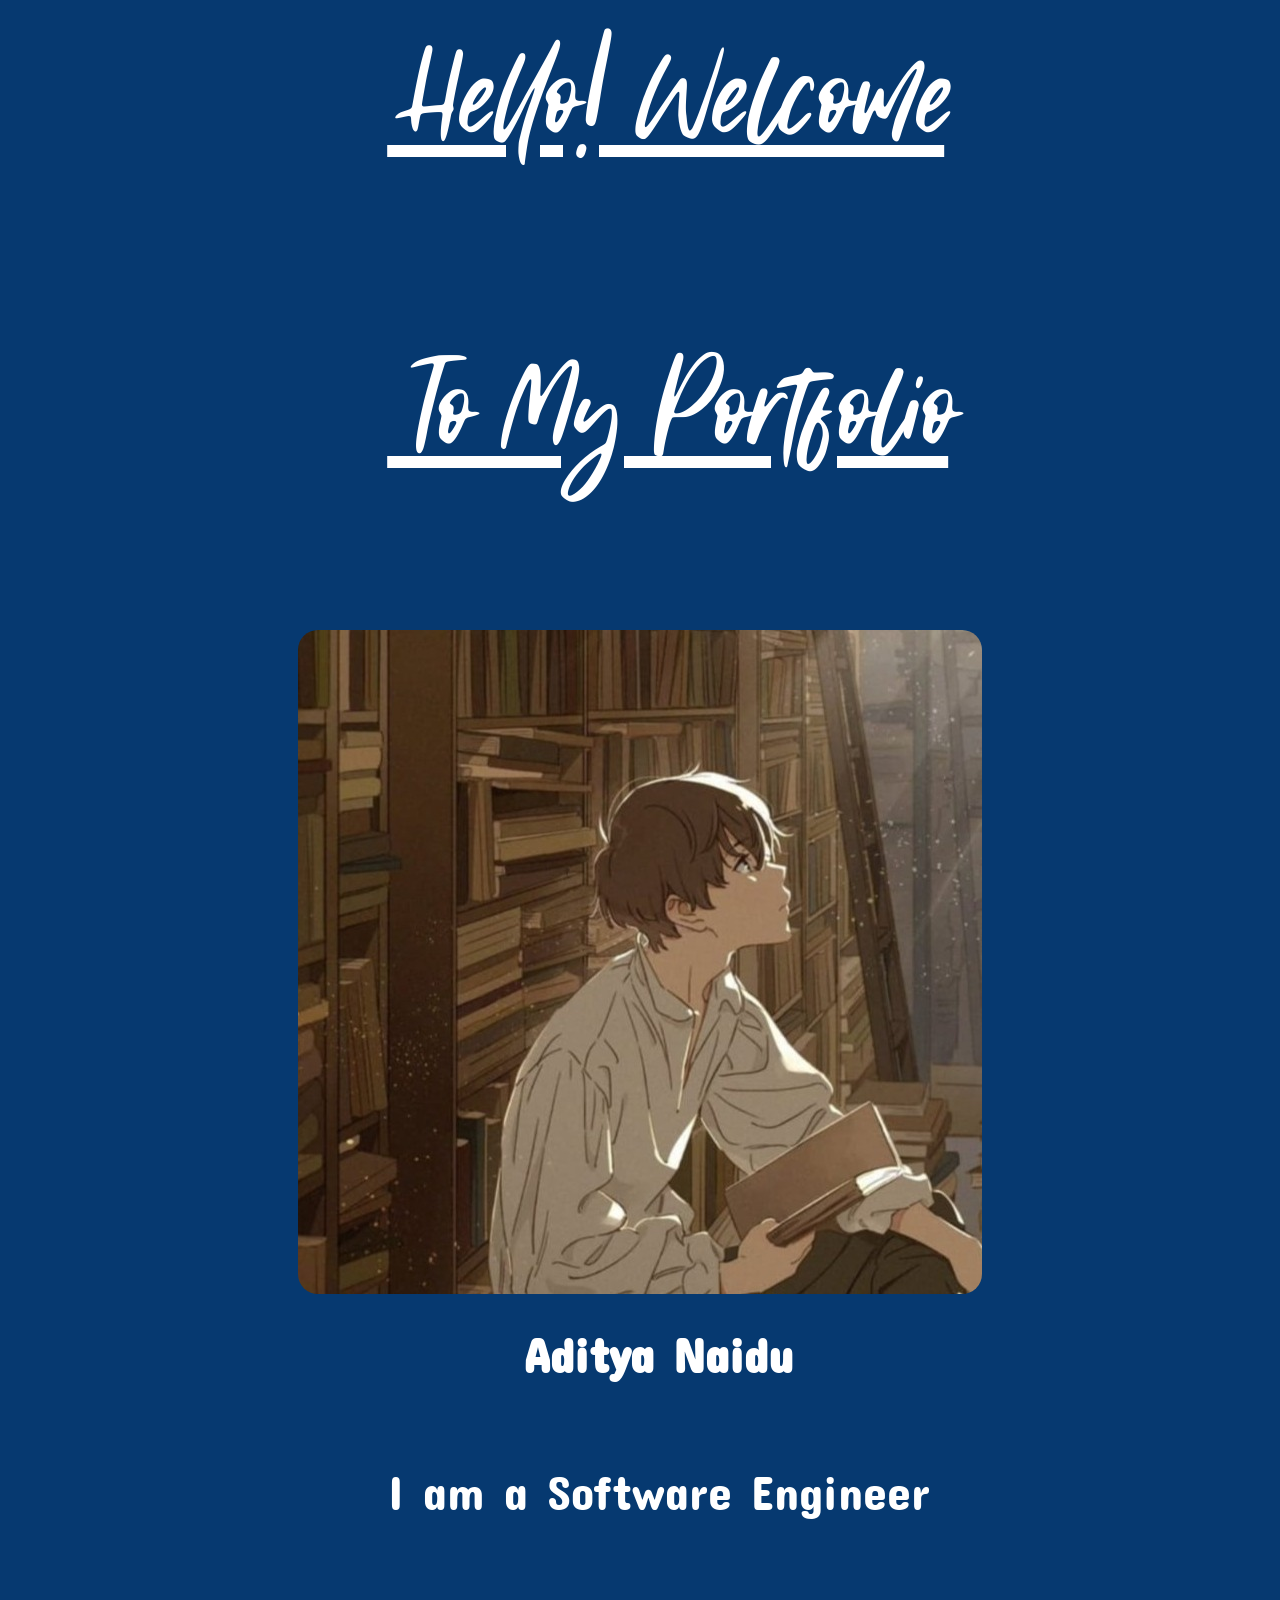
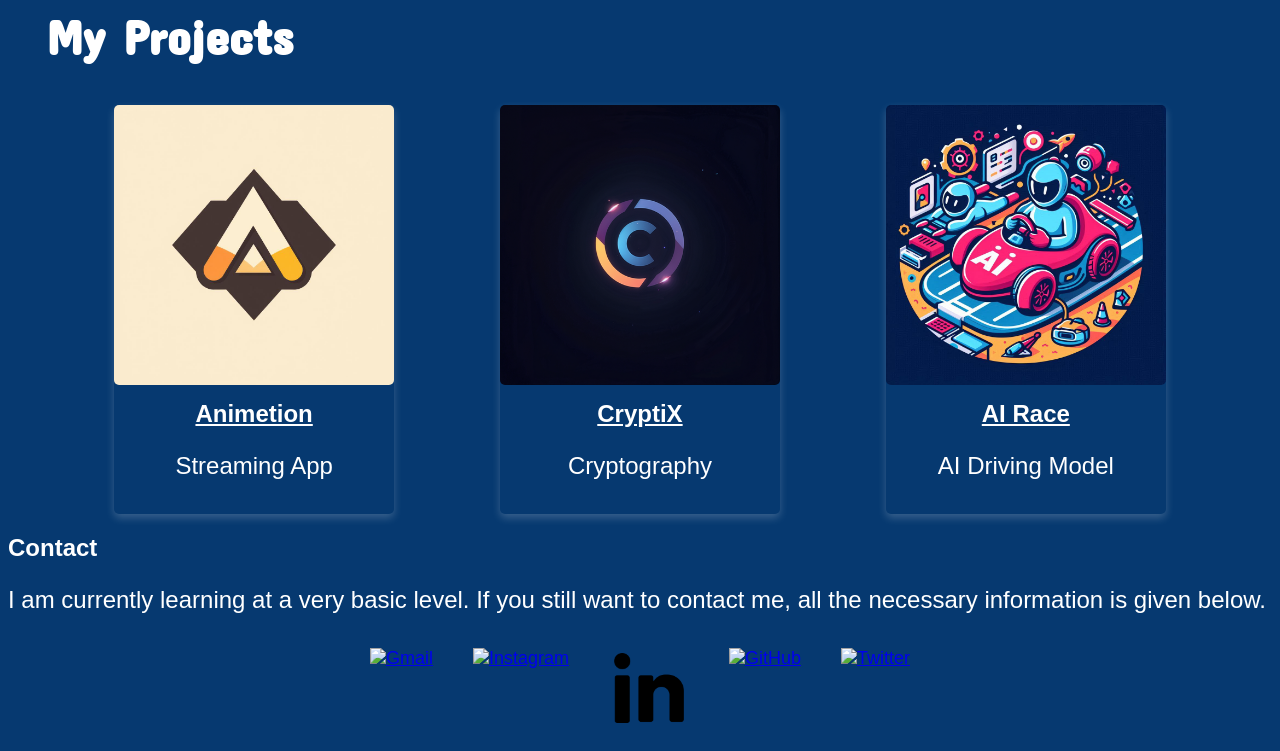
==== index.html @ cf373baa "Deleted down button" ====
<!DOCTYPE html>
<html lang="en">
<head>
    <meta charset="UTF-8">
    <meta name="viewport" content="width=device-width, initial-scale=1.0">
    <title>Portfolio</title>
    <link rel="stylesheet" href="./static/styles.css">
</head>
<body>

    <a class="greetings" href="#Profile_Photo">Hello! Welcome
    <p class="greetings">To My Portfolio</p>
    </a>
    <div class="Profile">
        <img src="./static/images/profile.JPG" alt="Avatar" id="Profile_Photo">
        <h1 class="name">Aditya Naidu</h1>
        <p class="skills">I am a Software Engineer</p>
    </div>

    <h2 class="Project_heading">My Projects</h2>
    
    <div class="projects-container">
        <div class="card">
            <img src="./static/images/Animetion.jpg" alt="Animetion">
            <div class="container">
                <a id="app_name" href="https://github.com/Faith1406/Animetion"><b>Animetion</b></a>
                <p id="description">Streaming App</p>
            </div>
        </div>
        <div class="card">
            <img src="./static/images/CryptiX.png" alt="CryptiX">
            <div class="container">
                <a id="app_name" href="https://github.com/Faith1406/Cryptix-Q"><b>CryptiX</b></a>
                <p id="description">Cryptography</p>
            </div>
        </div>
        <div class="card">
            <img src="./static/images/AIRace.jpeg" alt="AI Race">
            <div class="container">
                <a id="app_name" href="https://github.com/Faith1406/AI-Racer"><b>AI Race</b></a>
                <p id="description">AI Driving Model</p>
            </div>
        </div>
    </div>

    <script src="scripts.js"></script>

</body>
<footer>
    <div>
        <h1 class="Contact_Text">Contact</h1>
        <p class="Info">
            I am currently learning at a very basic level. If you still want to contact me, all the necessary information is given below.
        </p>
        <div class="social-links">
            <a href="mailto:adityanaidu1014@gmail.com">
                <img class="logo" src="./static/images/gmail.png" alt="Gmail">
            </a>
            <a href="https://www.instagram.com/_____taiyo_____/">
                <img class="logo" src="./static/images/instagram.png" alt="Instagram">
            </a>
            <a href="https://www.linkedin.com/in/aditya-naidu-5230082a4/">
                <img class="logo" src="./static/images/linkedin.png" alt="LinkedIn">
            </a>
            <a href="https://github.com/Faith1406">
                <img class="logo" src="./static/images/github.png" alt="GitHub">
            </a>
            <a href="https://x.com/__taiy0__">
                <img class="logo" src="./static/images/twitter.png" alt="Twitter">
            </a>
        </div>
    </div>
</footer>
</html>
---- static/styles.css ----
@font-face {
    font-family: 'Concert_One';
    src: url(./fonts/ConcertOne-Regular.ttf);
}
@font-face {
    font-family: 'Memphis_River';
    src: url(./fonts/Memphis\ River.otf);
}
@font-face {
    font-family: 'Space_Grotesk';
    src: url(./fonts/SpaceGrotesk-VariableFont_wght.ttf);
}

/* Responsive styles */
@media screen and (max-width: 768px) {
    .greetings {
        font-size: clamp(2rem, 5vw, 4rem);
        padding-left: 5%;
        text-align: center;
    }
    .name, .skills, .Project_heading {
        font-size: clamp(1.5rem, 4vw, 2.5rem);
        text-align: center;
    }
    .projects-container {
        display: flex;
        flex-direction: column;
        align-items: center;
    }
    .card {
        width: 90%;
        margin: 10px auto;
    }
    .Profile {
        display: flex;
        flex-direction: column;
        align-items: center;
    }
    .logo {
        width: 60px;
        height: 60px;
    }
    .social-links {
        display: flex;
        justify-content: center;
        gap: 15px;
    }
}

body {
    font-family: 'Space_Grotesk', sans-serif;
    font-size: large;
    color: white;
    background-color: #063970;
}

.name, .skills, .Project_heading {
    font-family: 'Concert_One';
    font-size: 3rem;
    padding-left: 3%;
    color: white;
}

.greetings {
    font-family: 'Memphis_River';
    font-size: 8rem;
    font-style: oblique;
    padding-left: 30%;
    color: white;
}

.projects-container {
    display: flex;
    justify-content: space-around;
    flex-wrap: wrap;
    gap: 20px;
    margin: 20px auto;
    max-width: 90%;
}

.card {
    box-shadow: 0 4px 8px 0 rgba(255, 255, 255, 0.2);
    transition: 0.3s;
    border-radius: 5px;
    width: 280px;
    margin: auto;
}
.card:hover {
    box-shadow: 0 8px 16px 0 rgba(0,0,0,0.2);
}

.container {
    padding: 10px;
    text-align: center;
}

#app_name, #description, .Contact_Text, .Info {
    font-size: 1.5rem;
    color: white;
}

img {
    border-radius: 5px;
    max-width: 100%;
    height: auto;
}

.Profile {
    display: flex;
    flex-direction: column;
    align-items: center;
    text-align: center;
}

#Profile_Photo {
    border-radius: 20px;
    max-width: 80%;
}

.social-links {
    display: flex;
    justify-content: center;
    gap: 20px;
}

.logo {
    padding: 10px;
    width: 80px;
    height: 80px;
}
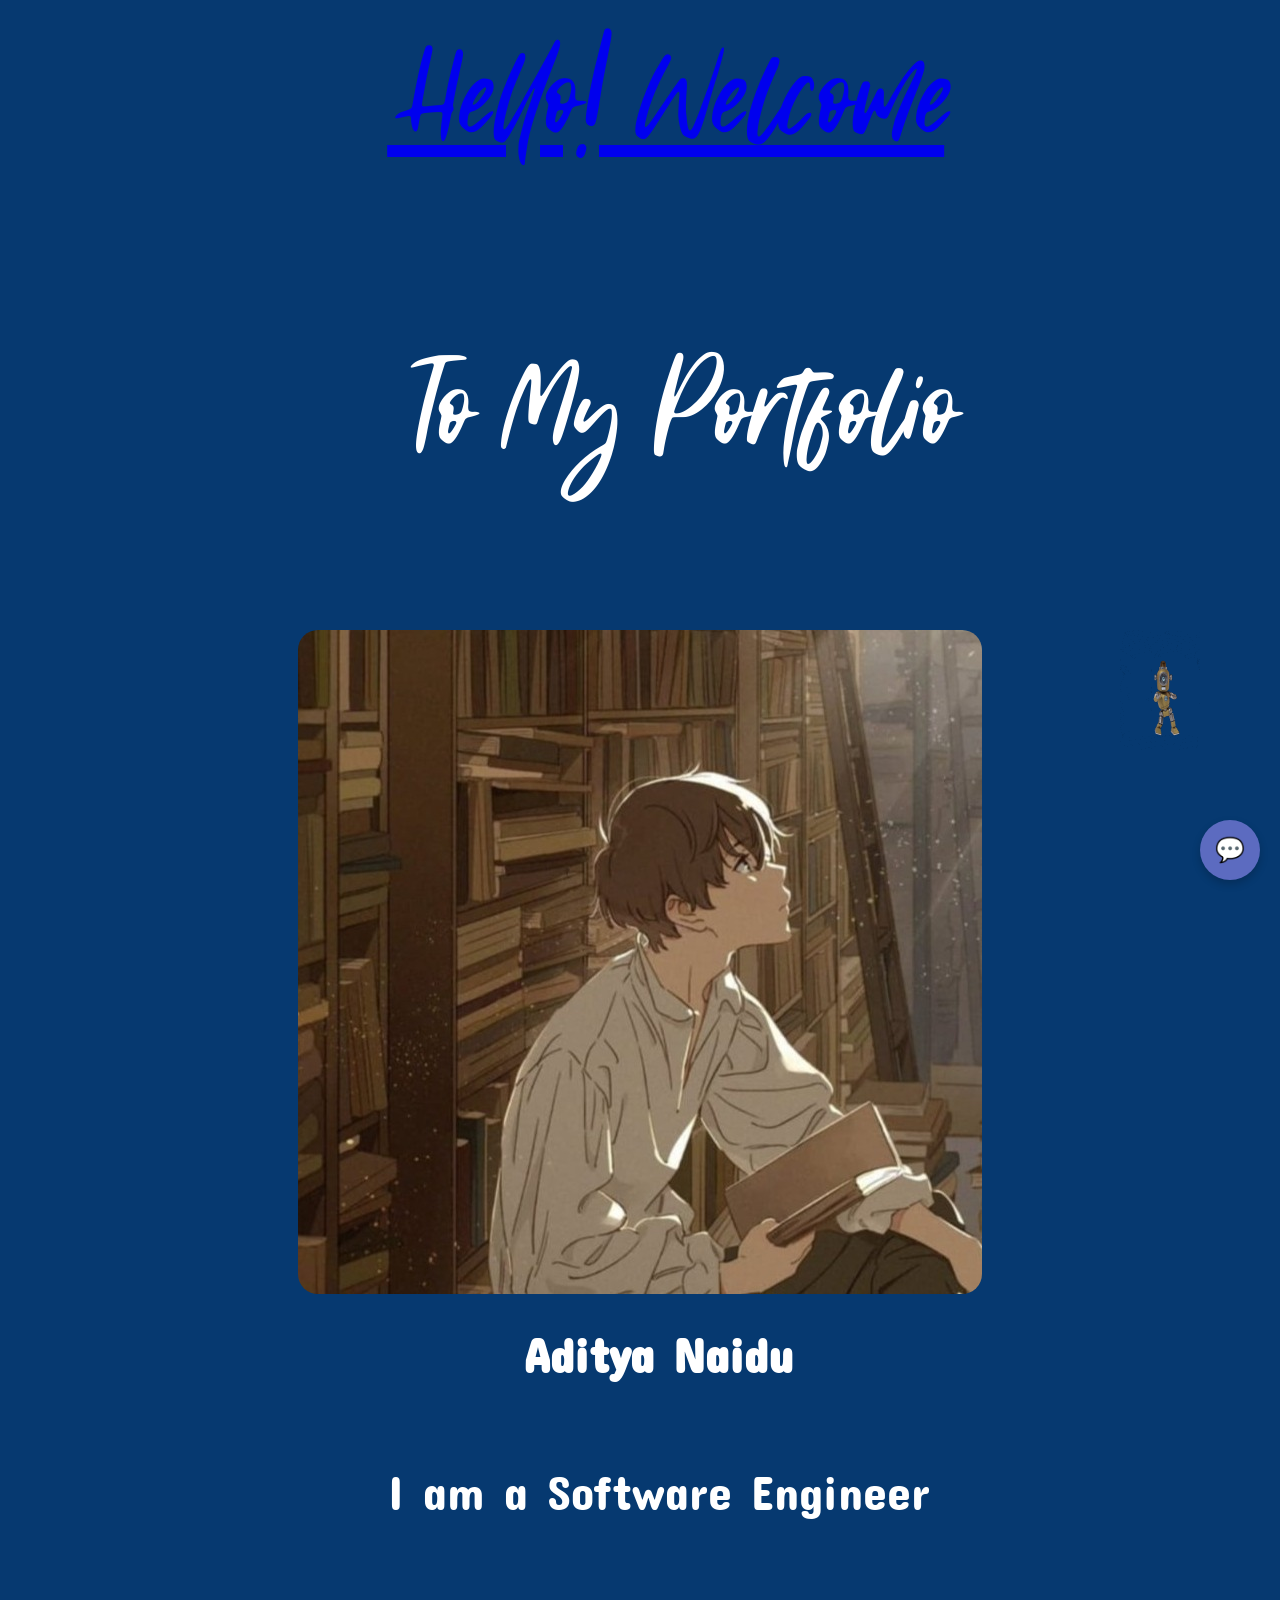
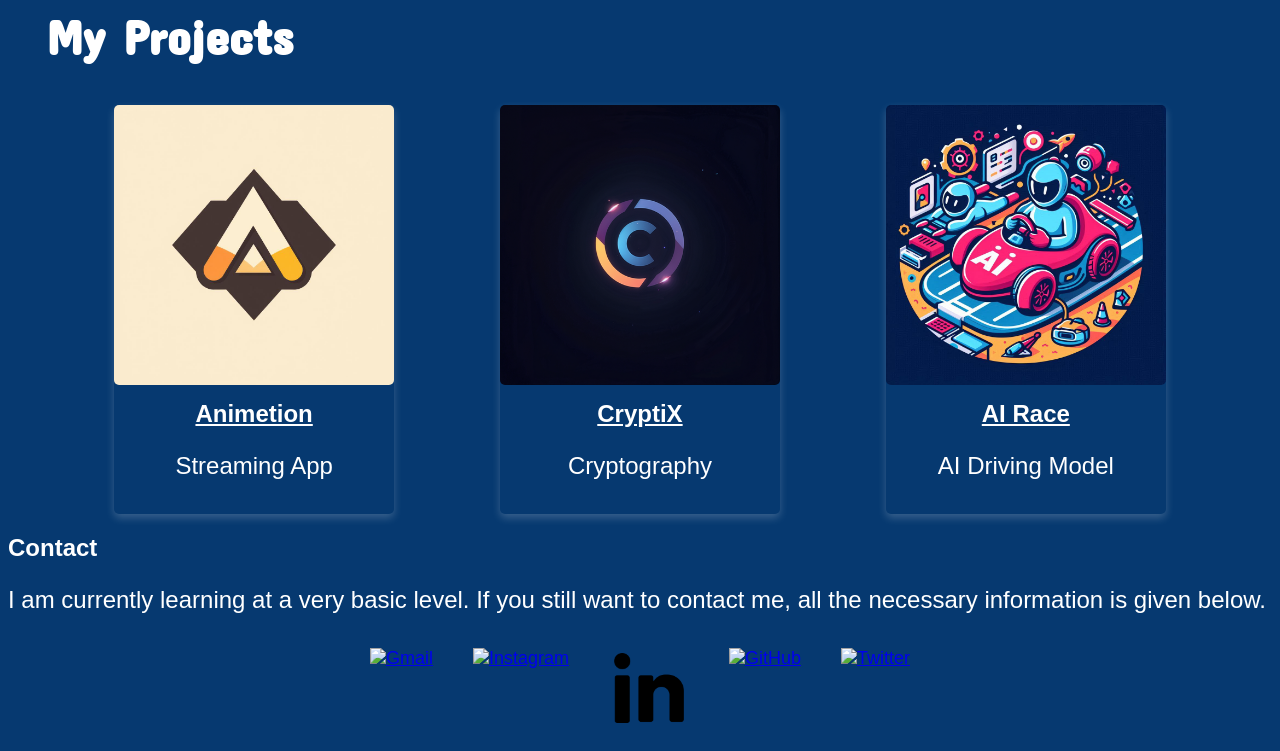
==== commit cb6d290e: "Update index.html" ====
--- a/index.html
+++ b/index.html
@@ -7,9 +7,10 @@
     <link rel="stylesheet" href="./static/styles.css">
 </head>
 <body>
-
-    <a class="greetings" href="#Profile_Photo">Hello! Welcome
-    <p class="greetings">To My Portfolio</p>
+    <div class="greetings">
+        <a href="#Profile_Photo">Hello! Welcome</a>
+        <p>To My Portfolio</p>
+    </div>
     </a>
     <div class="Profile">
         <img src="./static/images/profile.JPG" alt="Avatar" id="Profile_Photo">
@@ -42,9 +43,27 @@
             </div>
         </div>
     </div>
+    <div class="robot-container">
+        <img src="./static/images/robot.gif" alt="Hi Robot" class="robot">
+    </div>    
+    <!-- Chatbot Integration -->
+    <button class="chatbot-toggle" id="chatToggle">💬</button>
+    <div class="chatbot-modal" id="chatModal">
+        <div class="chatbot-header">
+            <h3>Chat with Rae</h3>
+            <button class="chatbot-close" id="chatClose">×</button>
+        </div>
+        <div id="loadingSpinner" class="loading-spinner">
+            <div class="spinner"></div>
+        </div>
+        <a href="https://huggingface.co/spaces/taiy0/Rae_refined" target="_blank" class="chatbot-button">
+            💬 Chat with Rae
+        </a>
+    </div>
+
 
     <script src="scripts.js"></script>
-
+    </body>
 </body>
 <footer>
     <div>
--- a/static/styles.css
+++ b/static/styles.css
@@ -11,12 +11,168 @@
     src: url(./fonts/SpaceGrotesk-VariableFont_wght.ttf);
 }
 
+/*robot*/
+.robot-container {
+    position: fixed;
+    top: 630px;
+    right: 80px;
+    width: 80px; 
+    height: 80px;
+    z-index: 999;
+}
+
+.robot {
+    width: 100%;
+    height: 150%;
+    animation: wave 1.5s infinite alternate;
+}
+
+@keyframes wave {
+    0% { transform: rotate(0deg); }
+    100% { transform: rotate(15deg); }
+}
+
+/* Chatbot Toggle Button */
+.chatbot-toggle {
+    position: fixed;
+    bottom: 20px;
+    right: 20px;
+    width: 60px;
+    height: 60px;
+    border-radius: 50%;
+    background-color: #5c6bc0;
+    color: white;
+    display: flex;
+    justify-content: center;
+    align-items: center;
+    cursor: pointer;
+    box-shadow: 0 4px 8px rgba(0, 0, 0, 0.2);
+    border: none;
+    font-size: 24px;
+    z-index: 1000;
+    transition: transform 0.3s ease;
+}
+
+.chatbot-toggle:hover {
+    transform: scale(1.1);
+}
+
+.chatbot-modal {
+    display: none; /* Initially hidden */
+    position: fixed;
+    bottom: 90px;
+    right: 20px;
+    width: 350px;
+    height: 90px;
+    z-index: 1000;
+    border-radius: 10px;
+    overflow: hidden;
+    box-shadow: 0 4px 12px rgba(0, 0, 0, 0.2);
+    background-color: white;
+    transition: all 0.3s ease;
+    opacity: 0;
+    transform: translateY(20px);
+}
+
+.chatbot-modal.show {
+    display: block;
+    opacity: 1;
+    transform: translateY(0);
+}
+
+/* Chatbot Header */
+.chatbot-header {
+    background-color: #5c6bc0;
+    color: white;
+    padding: 15px 20px;
+    display: flex;
+    justify-content: space-between;
+    align-items: center;
+}
+
+.chatbot-header h3 {
+    margin: 0;
+    font-size: 18px;
+}
+
+/* Chatbot Message Area */
+.chatbot-messages {
+    height: 380px;
+    padding: 10px;
+    overflow-y: auto;
+    display: flex;
+    flex-direction: column;
+}
+
+/* Chatbot Input Area */
+.chatbot-input-container {
+    display: flex;
+    padding: 10px;
+    border-top: 1px solid #ddd;
+}
+
+.chatbot-input {
+    flex-grow: 1;
+    padding: 8px;
+    border: 1px solid #ddd;
+    border-radius: 5px;
+}
+
+.chatbot-send {
+    background-color: #5c6bc0;
+    color: white;
+    border: none;
+    padding: 8px 15px;
+    margin-left: 5px;
+    border-radius: 5px;
+    cursor: pointer;
+}
+
+/* Loading Spinner */
+.loading-spinner {
+    display: none;
+    justify-content: right;
+    align-items: center;
+    height: 40%;
+    width: 90%;
+    position: absolute;
+    background-color: rgba(255, 255, 255, 0.8);
+}
+
+.spinner {
+    border: 4px solid #f3f3f3;
+    border-top: 4px solid #5c6bc0;
+    border-radius: 50%;
+    width: 40px;
+    height: 40px;
+    animation: spin 1s linear infinite;
+}
+
+@keyframes spin {
+    0% { transform: rotate(0deg); }
+    100% { transform: rotate(360deg); }
+}
+
+@keyframes spin {
+    0% { transform: rotate(0deg); }
+    100% { transform: rotate(360deg); }
+}
+
+/* Responsive adjustments */
+@media (max-width: 600px) {
+    .chatbot-modal {
+        width: 90%;
+        right: 5%;
+        left: 5%;
+    }
+}
 /* Responsive styles */
 @media screen and (max-width: 768px) {
     .greetings {
         font-size: clamp(2rem, 5vw, 4rem);
         padding-left: 5%;
         text-align: center;
+        color: white
     }
     .name, .skills, .Project_heading {
         font-size: clamp(1.5rem, 4vw, 2.5rem);
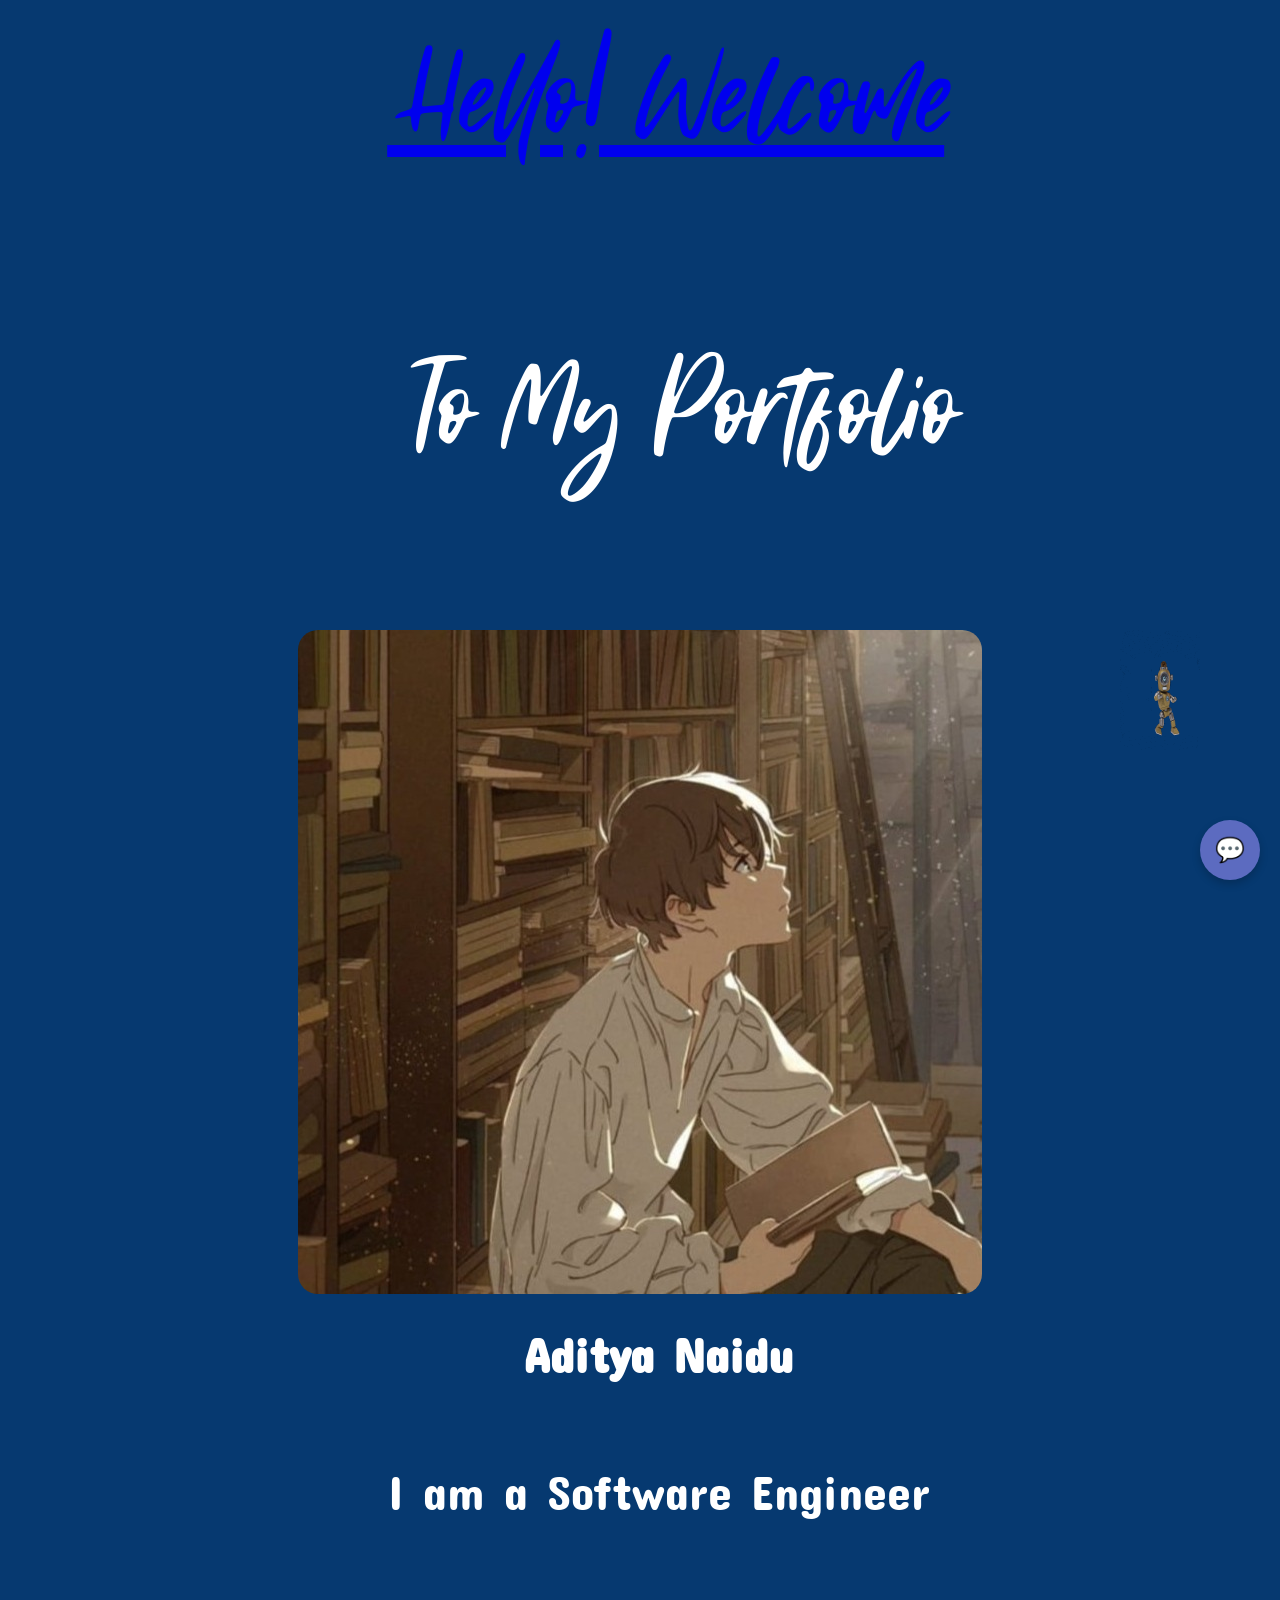
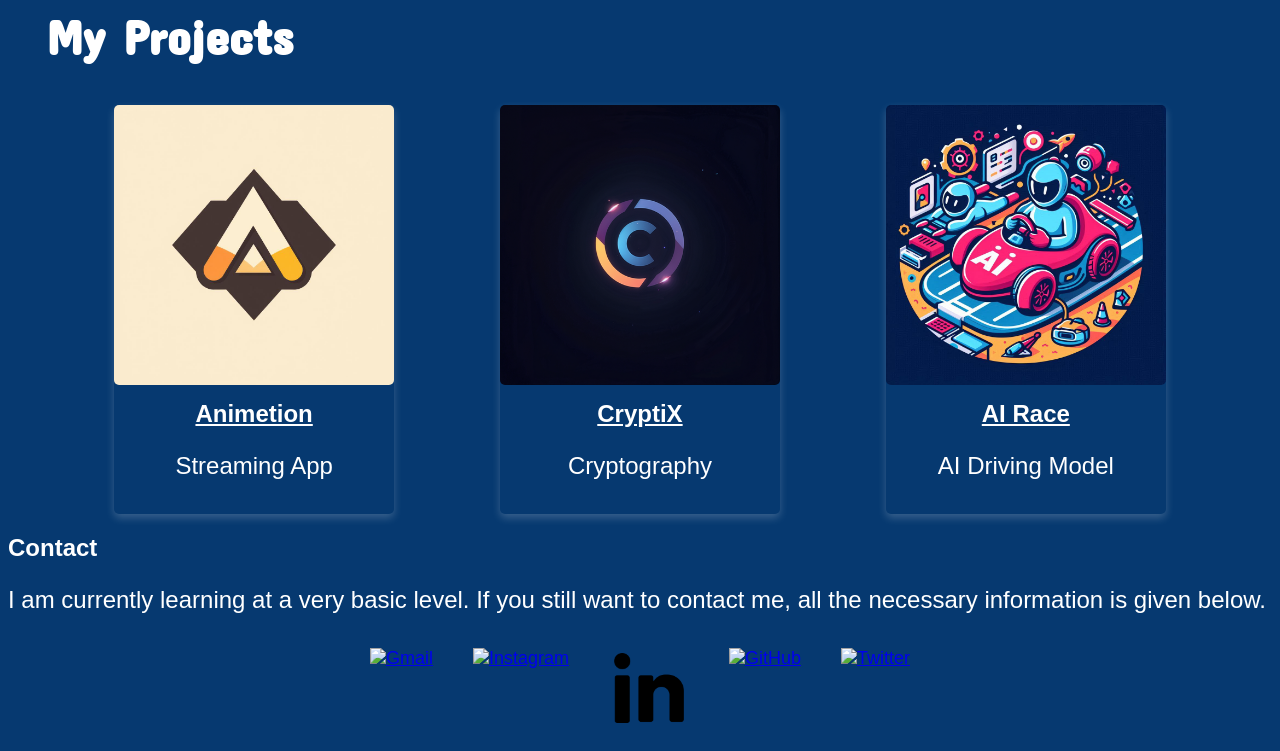
==== commit 2d6eb381: "changed to the fixed version" ====
--- a/index.html
+++ b/index.html
@@ -81,7 +81,7 @@
             <a href="https://www.linkedin.com/in/aditya-naidu-5230082a4/">
                 <img class="logo" src="./static/images/linkedin.png" alt="LinkedIn">
             </a>
-            <a href="https://github.com/Faith1406">
+            <a href="https://github.com/Taiyo0004">
                 <img class="logo" src="./static/images/github.png" alt="GitHub">
             </a>
             <a href="https://x.com/__taiy0__">
--- a/static/styles.css
+++ b/static/styles.css
@@ -170,7 +170,7 @@
 @media screen and (max-width: 768px) {
     .greetings {
         font-size: clamp(2rem, 5vw, 4rem);
-        padding-left: 5%;
+        padding-left: 2%;
         text-align: center;
         color: white
     }
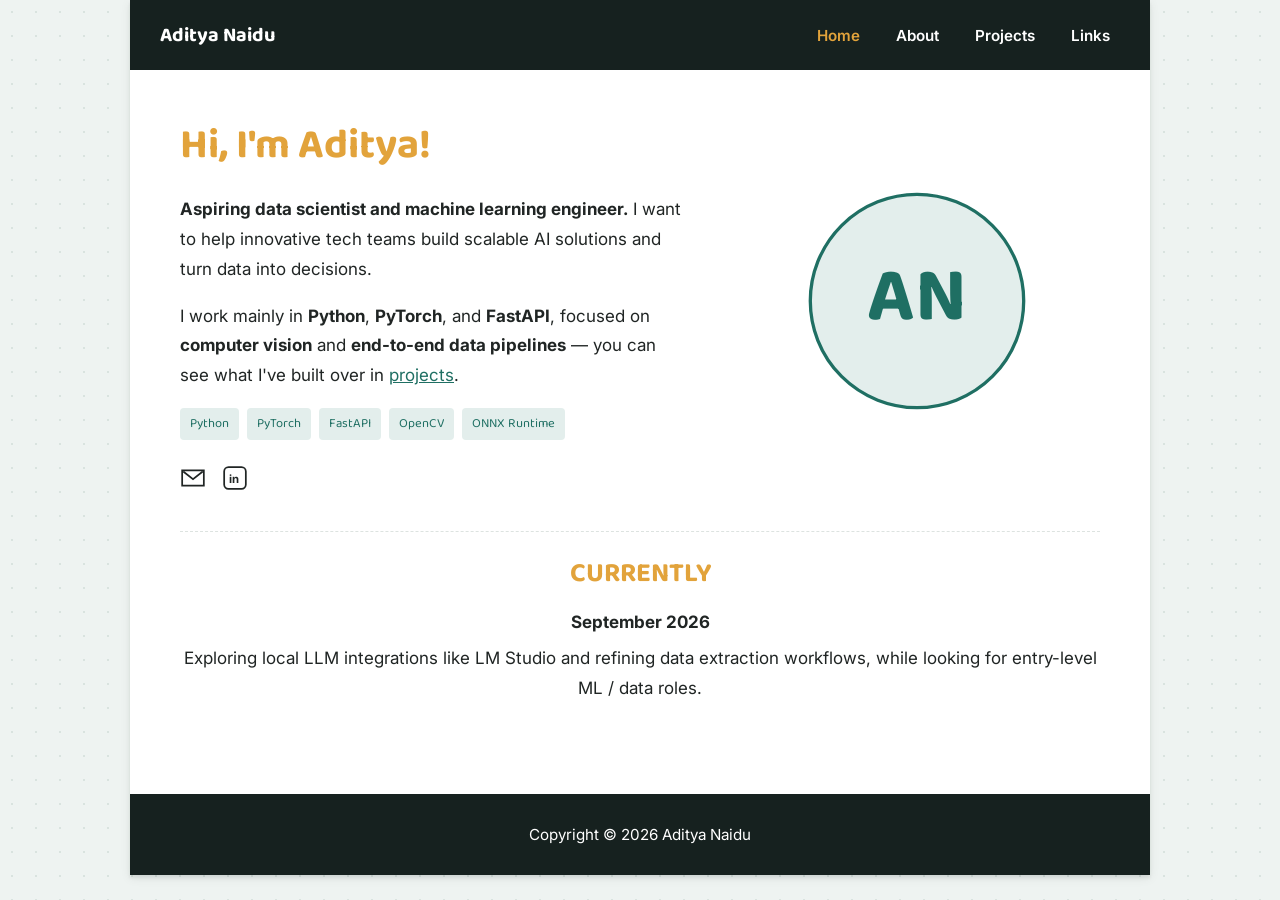
==== commit e7f3f59e: "made major changes" ====
--- a/index.html
+++ b/index.html
@@ -1,93 +1,99 @@
 <!DOCTYPE html>
 <html lang="en">
 <head>
-    <meta charset="UTF-8">
-    <meta name="viewport" content="width=device-width, initial-scale=1.0">
-    <title>Portfolio</title>
-    <link rel="stylesheet" href="./static/styles.css">
+  <meta charset="UTF-8">
+  <meta name="viewport" content="width=device-width, initial-scale=1.0">
+  <link rel="stylesheet" type="text/css" href="css/style.css">
+  <link rel="preconnect" href="https://fonts.googleapis.com">
+  <link rel="preconnect" href="https://fonts.gstatic.com" crossorigin>
+  <link href="https://fonts.googleapis.com/css2?family=Baloo+2:wght@500;600;700&family=Inter:wght@400;500;600&display=swap" rel="stylesheet">
+  <!-- <link rel="icon" type="image/png" href="favicon.png"> -->
+  <meta name="description" content="Hi, I'm Aditya! An aspiring data scientist and machine learning engineer. Here you'll find my projects, links, and a bit about me, all in one place.">
+  <title>Aditya Naidu – Data Scientist &amp; ML Engineer</title>
 </head>
 <body>
-    <div class="greetings">
-        <a href="#Profile_Photo">Hello! Welcome</a>
-        <p>To My Portfolio</p>
+
+<div id="sitecanvas">
+
+  <!--NAV-->
+  <nav>
+    <input type="checkbox" id="menu-toggle" class="menu-toggle-checkbox">
+    <div class="logo"><a href="index.html">Aditya Naidu</a></div>
+    <ul id="menulist">
+      <li><a href="index.html" aria-current="page">Home</a></li>
+      <li><a href="about.html">About</a></li>
+      <li><a href="projects.html">Projects</a></li>
+      <li><a href="links.html">Links</a></li>
+    </ul>
+    <label for="menu-toggle" class="menu-icon" aria-label="Toggle menu">☰</label>
+  </nav>
+
+  <!--CONTENT-->
+  <div class="pagecanvas">
+    <div class="pagecontent">
+
+      <!-- HERO / WELCOME -->
+      <div class="welcomeflexbox">
+        <div class="welcomesection">
+          <h1 class="bigheader">Hi, I'm Aditya!</h1>
+          <p class="underheader"><strong>Aspiring data scientist and machine learning engineer.</strong>
+            I want to help innovative tech teams build scalable AI solutions and turn data into decisions.</p>
+          <p>I work mainly in <strong>Python</strong>, <strong>PyTorch</strong>, and <strong>FastAPI</strong>,
+            focused on <strong>computer vision</strong> and <strong>end-to-end data pipelines</strong> —
+            you can see what I've built over in <a href="projects.html">projects</a>.</p>
+
+          <ul class="tag-list">
+            <li>Python</li>
+            <li>PyTorch</li>
+            <li>FastAPI</li>
+            <li>OpenCV</li>
+            <li>ONNX Runtime</li>
+          </ul>
+
+          <div class="socialmedialist">
+            <a href="mailto:adityanaidu1014@gmail.com" aria-label="Email">
+              <svg viewBox="0 0 24 24" width="26" height="26" aria-hidden="true">
+                <path d="M2 5h20v14H2z" fill="none" stroke="currentColor" stroke-width="1.6"/>
+                <path d="M3 6l9 7 9-7" fill="none" stroke="currentColor" stroke-width="1.6"/>
+              </svg>
+            </a>
+            <a href="https://www.linkedin.com/" target="_blank" rel="noopener" aria-label="LinkedIn">
+              <svg viewBox="0 0 24 24" width="26" height="26" aria-hidden="true">
+                <rect x="2" y="2" width="20" height="20" rx="4" fill="none" stroke="currentColor" stroke-width="1.6"/>
+                <text x="6.5" y="16.5" font-family="Inter, sans-serif" font-size="10.5" font-weight="700" fill="currentColor">in</text>
+              </svg>
+            </a>
+          </div>
+        </div>
+
+        <div class="welcomeimg">
+          <!-- Swap this for <img src="assets/photo.jpg" alt="Aditya Naidu"> once you have one -->
+          <svg viewBox="0 0 200 200" width="220" height="220" role="img" aria-label="Monogram: AN">
+            <circle cx="100" cy="100" r="97" style="fill:var(--accent-soft); stroke:var(--accent); stroke-width:3"/>
+            <text x="50%" y="58%" text-anchor="middle" font-family="'Baloo 2', sans-serif" font-size="70" font-weight="700" style="fill:var(--accent)">AN</text>
+          </svg>
+        </div>
+      </div>
+
+      <!-- CURRENTLY / NEWS -->
+      <div class="newssection">
+        <hr>
+        <h2 class="newsheader">CURRENTLY</h2>
+        <p><strong>September 2026</strong></p>
+        <p>Exploring local LLM integrations like LM Studio and refining data extraction workflows,
+          while looking for entry-level ML / data roles.</p>
+      </div>
+
     </div>
-    </a>
-    <div class="Profile">
-        <img src="./static/images/profile.JPG" alt="Avatar" id="Profile_Photo">
-        <h1 class="name">Aditya Naidu</h1>
-        <p class="skills">I am a Software Engineer</p>
+  </div>
+
+  <!--FOOTER-->
+  <footer>
+    <div id="footer">
+      <p>Copyright &copy; 2026 Aditya Naidu</p>
     </div>
+  </footer>
 
-    <h2 class="Project_heading">My Projects</h2>
-    
-    <div class="projects-container">
-        <div class="card">
-            <img src="./static/images/Animetion.jpg" alt="Animetion">
-            <div class="container">
-                <a id="app_name" href="https://github.com/Faith1406/Animetion"><b>Animetion</b></a>
-                <p id="description">Streaming App</p>
-            </div>
-        </div>
-        <div class="card">
-            <img src="./static/images/CryptiX.png" alt="CryptiX">
-            <div class="container">
-                <a id="app_name" href="https://github.com/Faith1406/Cryptix-Q"><b>CryptiX</b></a>
-                <p id="description">Cryptography</p>
-            </div>
-        </div>
-        <div class="card">
-            <img src="./static/images/AIRace.jpeg" alt="AI Race">
-            <div class="container">
-                <a id="app_name" href="https://github.com/Faith1406/AI-Racer"><b>AI Race</b></a>
-                <p id="description">AI Driving Model</p>
-            </div>
-        </div>
-    </div>
-    <div class="robot-container">
-        <img src="./static/images/robot.gif" alt="Hi Robot" class="robot">
-    </div>    
-    <!-- Chatbot Integration -->
-    <button class="chatbot-toggle" id="chatToggle">💬</button>
-    <div class="chatbot-modal" id="chatModal">
-        <div class="chatbot-header">
-            <h3>Chat with Rae</h3>
-            <button class="chatbot-close" id="chatClose">×</button>
-        </div>
-        <div id="loadingSpinner" class="loading-spinner">
-            <div class="spinner"></div>
-        </div>
-        <a href="https://huggingface.co/spaces/taiy0/Rae_refined" target="_blank" class="chatbot-button">
-            💬 Chat with Rae
-        </a>
-    </div>
-
-
-    <script src="scripts.js"></script>
-    </body>
+</div>
 </body>
-<footer>
-    <div>
-        <h1 class="Contact_Text">Contact</h1>
-        <p class="Info">
-            I am currently learning at a very basic level. If you still want to contact me, all the necessary information is given below.
-        </p>
-        <div class="social-links">
-            <a href="mailto:adityanaidu1014@gmail.com">
-                <img class="logo" src="./static/images/gmail.png" alt="Gmail">
-            </a>
-            <a href="https://www.instagram.com/_____taiyo_____/">
-                <img class="logo" src="./static/images/instagram.png" alt="Instagram">
-            </a>
-            <a href="https://www.linkedin.com/in/aditya-naidu-5230082a4/">
-                <img class="logo" src="./static/images/linkedin.png" alt="LinkedIn">
-            </a>
-            <a href="https://github.com/Taiyo0004">
-                <img class="logo" src="./static/images/github.png" alt="GitHub">
-            </a>
-            <a href="https://x.com/__taiy0__">
-                <img class="logo" src="./static/images/twitter.png" alt="Twitter">
-            </a>
-        </div>
-    </div>
-</footer>
-</html>
+</html>
--- a/css/style.css
+++ b/css/style.css
@@ -0,0 +1,472 @@
+/* =====================================================
+   TOKENS — edit these to change the whole site's look
+   ===================================================== */
+:root {
+  --bg-page: #EEF3F1;       /* patterned backdrop behind the white card */
+  --dot-color: #D9E3DF;     /* the dot pattern color */
+  --canvas-bg: #FFFFFF;     /* the white site card */
+
+  --nav-bg: #16211F;        /* dark nav / footer bar */
+  --nav-text: #FFFFFF;
+
+  --ink: #202524;           /* body text */
+  --muted: #5B655F;         /* secondary text */
+  --line: #DDE3E0;          /* dashed dividers, borders */
+
+  --accent: #1F6F63;        /* links, tags, icons */
+  --accent-soft: #E3EEEC;   /* tinted backgrounds */
+  --accent-warm: #E2A33B;   /* big headers, like the reference's orange headers */
+
+  --font-display: 'Baloo 2', system-ui, sans-serif;
+  --font-body: 'Inter', system-ui, -apple-system, sans-serif;
+
+  --container-width: 1020px;
+}
+
+/* =====================================================
+   RESET / BASE
+   ===================================================== */
+* {
+  box-sizing: border-box;
+}
+
+html {
+  scroll-behavior: smooth;
+}
+
+@media (prefers-reduced-motion: reduce) {
+  html {
+    scroll-behavior: auto;
+  }
+  * {
+    animation-duration: 0.01ms !important;
+    transition-duration: 0.01ms !important;
+  }
+}
+
+body {
+  margin: 0;
+  font-family: var(--font-body);
+  color: var(--ink);
+  background-color: var(--bg-page);
+  background-image: radial-gradient(var(--dot-color) 1.5px, transparent 1.5px);
+  background-size: 24px 24px;
+}
+
+a {
+  color: var(--accent);
+}
+
+a:hover {
+  color: var(--accent-warm);
+}
+
+a:focus-visible,
+label:focus-visible {
+  outline: 2px solid var(--accent);
+  outline-offset: 2px;
+}
+
+hr {
+  border: none;
+  border-top: 1px dashed var(--line);
+}
+
+#sitecanvas {
+  max-width: var(--container-width);
+  margin: 0 auto;
+  background: var(--canvas-bg);
+  box-shadow: 0 3px 3px 0 rgba(22, 33, 31, 0.08), 0 3px 10px 0 rgba(22, 33, 31, 0.08);
+}
+
+/* =====================================================
+   NAV
+   ===================================================== */
+nav {
+  position: relative;
+  height: 70px;
+  padding: 10px 40px 10px 30px;
+  display: flex;
+  align-items: center;
+  justify-content: space-between;
+  background: var(--nav-bg);
+}
+
+.menu-toggle-checkbox {
+  position: absolute;
+  opacity: 0;
+  height: 0;
+  width: 0;
+}
+
+.logo a {
+  color: var(--nav-text);
+  font-family: var(--font-display);
+  font-weight: 700;
+  font-size: 1.25rem;
+  text-decoration: none;
+}
+
+#menulist {
+  display: flex;
+  gap: 36px;
+  align-items: center;
+  list-style: none;
+  margin: 0;
+  padding: 0;
+}
+
+#menulist li a {
+  color: var(--nav-text);
+  text-decoration: none;
+  font-weight: 600;
+  font-size: 0.95rem;
+}
+
+#menulist li a:hover {
+  color: var(--accent-warm);
+}
+
+#menulist li a[aria-current="page"] {
+  color: var(--accent-warm);
+}
+
+.menu-icon {
+  display: none;
+  color: var(--nav-text);
+  font-size: 1.6rem;
+  line-height: 1;
+  cursor: pointer;
+  user-select: none;
+}
+
+/* =====================================================
+   PAGE BASE
+   ===================================================== */
+.pagecanvas {
+  width: 100%;
+}
+
+.pagecontent {
+  padding: 40px 50px 50px;
+  font-size: 17px;
+  line-height: 1.75;
+}
+
+/* =====================================================
+   HERO / WELCOME
+   ===================================================== */
+.welcomeflexbox {
+  display: flex;
+  align-items: center;
+  gap: 48px;
+}
+
+.welcomesection {
+  width: 58%;
+}
+
+.welcomeimg {
+  width: 42%;
+  display: flex;
+  justify-content: center;
+}
+
+.bigheader {
+  font-family: var(--font-display);
+  font-size: 2.6rem;
+  color: var(--accent-warm);
+  margin: 0 0 0.3em;
+}
+
+.underheader {
+  margin: 0 0 0.9em;
+}
+
+.tag-list {
+  list-style: none;
+  display: flex;
+  flex-wrap: wrap;
+  gap: 8px;
+  margin: 1em 0;
+  padding: 0;
+}
+
+.tag-list li {
+  background: var(--accent-soft);
+  color: var(--accent);
+  font-family: var(--font-display);
+  font-size: 0.8rem;
+  padding: 5px 10px;
+  border-radius: 4px;
+}
+
+.socialmedialist {
+  display: flex;
+  gap: 16px;
+  padding-top: 8px;
+}
+
+.socialmedialist a {
+  color: var(--ink);
+  display: inline-flex;
+}
+
+.socialmedialist a:hover {
+  color: var(--accent);
+}
+
+/* =====================================================
+   CURRENTLY / NEWS
+   ===================================================== */
+.newssection {
+  margin: 40px 0;
+}
+
+.newsheader {
+  text-align: center;
+  font-family: var(--font-display);
+  color: var(--accent-warm);
+  font-size: 1.7rem;
+  margin: 18px 0 10px;
+}
+
+.newssection p {
+  text-align: center;
+  margin: 0 0 0.4em;
+}
+
+/* =====================================================
+   SECTION HEADERS (About / Projects / Links)
+   ===================================================== */
+.sectionheader {
+  font-family: var(--font-display);
+  color: var(--accent-warm);
+  font-size: 2rem;
+  margin: 0 0 24px;
+  padding-bottom: 12px;
+  border-bottom: 1px dashed var(--line);
+}
+
+section {
+  margin-bottom: 50px;
+}
+
+/* =====================================================
+   PROJECTS
+   ===================================================== */
+.projectitem {
+  margin-bottom: 6px;
+}
+
+.projecttitle {
+  font-family: var(--font-display);
+  color: var(--accent);
+  margin: 0 0 0.4em;
+}
+
+.project-tags {
+  font-size: 0.85rem;
+  color: var(--muted);
+  margin: 0;
+}
+
+.comicdivider {
+  margin: 26px 0;
+}
+
+/* =====================================================
+   LINKS
+   ===================================================== */
+.linkitem {
+  margin-bottom: 22px;
+}
+
+.linkheaders {
+  font-family: var(--font-display);
+  color: var(--accent);
+  margin: 0 0 4px;
+}
+
+.linkregulartext {
+  margin: 0;
+}
+
+.linkregulartext a {
+  color: var(--ink);
+  font-weight: 600;
+}
+
+.linkregulartext a:hover {
+  color: var(--accent);
+}
+
+/* =====================================================
+   ABOUT PAGE
+   ===================================================== */
+.aboutflexbox {
+  display: flex;
+  align-items: flex-start;
+  gap: 40px;
+  margin-bottom: 40px;
+}
+
+.authorimage {
+  width: 38%;
+  display: flex;
+  justify-content: center;
+}
+
+.aboutsection {
+  width: 62%;
+}
+
+#faqheader {
+  font-family: var(--font-display);
+  color: var(--accent-warm);
+  font-size: 1.6rem;
+  margin: 20px 0 16px;
+}
+
+blockquote {
+  margin: 0 0 20px;
+  padding: 10px 18px;
+  border-left: 3px solid var(--accent-soft);
+  color: var(--muted);
+}
+
+/* =====================================================
+   PROJECTS PAGE
+   ===================================================== */
+.projectflexbox {
+  display: flex;
+  align-items: center;
+  gap: 28px;
+  margin-bottom: 6px;
+}
+
+.projecticon {
+  flex: 0 0 auto;
+}
+
+.projecticon svg {
+  display: block;
+}
+
+.projectsection {
+  flex: 1;
+  min-width: 0;
+}
+
+/* =====================================================
+   LINKS PAGE
+   ===================================================== */
+.linklist {
+  list-style: none;
+  padding: 0;
+  margin: 12px 0 0;
+}
+
+.linklist li {
+  margin-bottom: 14px;
+}
+
+.linklist li::before {
+  content: "✦ ";
+  color: var(--accent-warm);
+}
+
+.linklist li a {
+  font-weight: 600;
+}
+
+/* =====================================================
+   FOOTER
+   ===================================================== */
+#footer {
+  text-align: center;
+  color: var(--nav-text);
+  background-color: var(--nav-bg);
+  padding: 16px;
+  font-size: 0.95rem;
+}
+
+/* =====================================================
+   RESPONSIVE
+   ===================================================== */
+@media (max-width: 880px) {
+  nav {
+    padding: 10px 20px;
+  }
+
+  .menu-icon {
+    display: block;
+  }
+
+  #menulist {
+    position: absolute;
+    top: 70px;
+    left: 0;
+    right: 0;
+    flex-direction: column;
+    gap: 0;
+    text-align: center;
+    background: var(--nav-bg);
+    max-height: 0;
+    overflow: hidden;
+    transition: max-height 0.25s ease;
+  }
+
+  #menulist li {
+    padding: 16px;
+  }
+
+  .menu-toggle-checkbox:checked ~ #menulist {
+    max-height: 300px;
+  }
+
+  .pagecontent {
+    padding: 30px 24px 40px;
+  }
+
+  .welcomeflexbox {
+    flex-direction: column;
+    text-align: center;
+  }
+
+  .welcomesection,
+  .welcomeimg {
+    width: 100%;
+  }
+
+  .welcomeimg {
+    margin-top: 24px;
+  }
+
+  .socialmedialist {
+    justify-content: center;
+  }
+
+  .tag-list {
+    justify-content: center;
+  }
+
+  .bigheader {
+    font-size: 2rem;
+  }
+
+  .sectionheader {
+    font-size: 1.5rem;
+  }
+
+  .aboutflexbox,
+  .projectflexbox {
+    flex-direction: column;
+    text-align: center;
+  }
+
+  .authorimage,
+  .aboutsection {
+    width: 100%;
+  }
+}
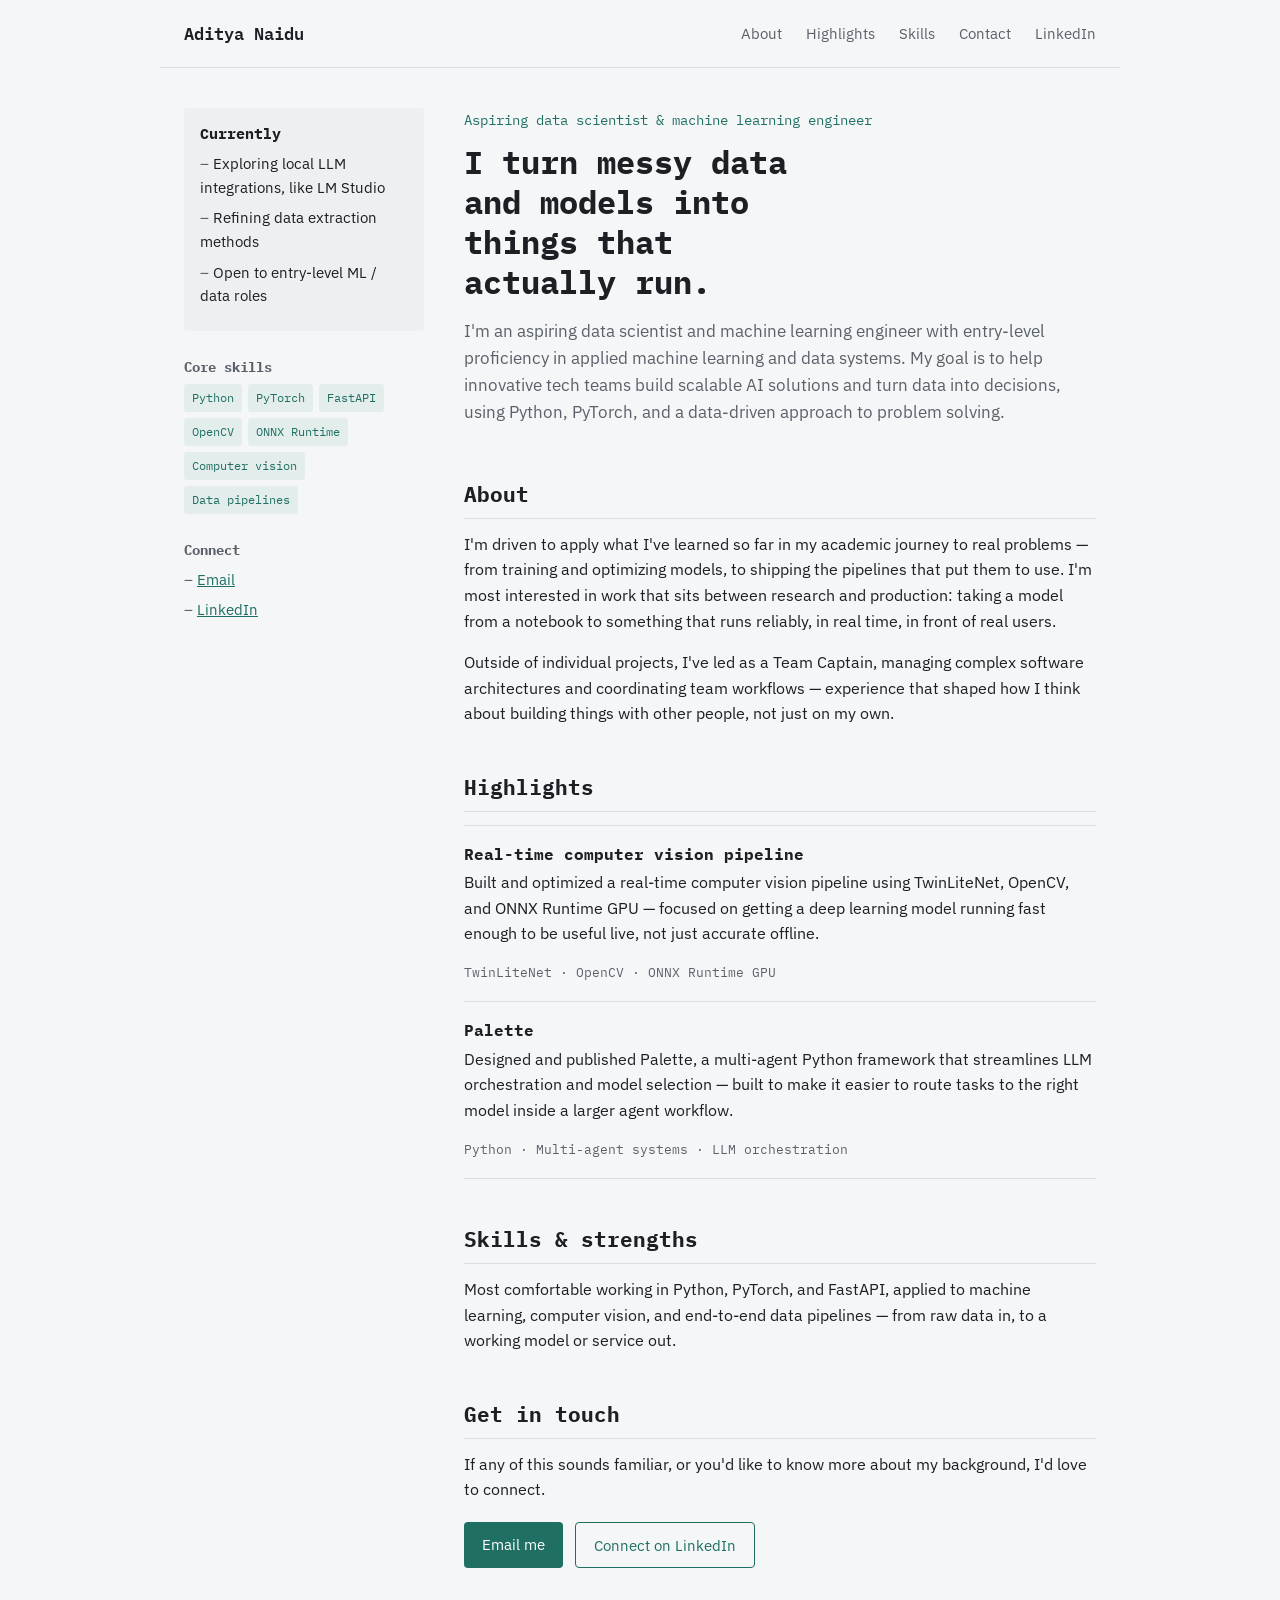
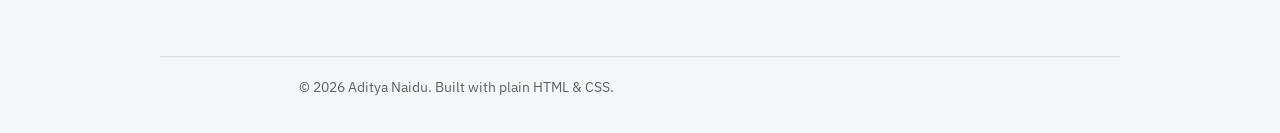
==== commit d269ee46: "yes" ====
--- a/index.html
+++ b/index.html
@@ -3,97 +3,155 @@
 <head>
   <meta charset="UTF-8">
   <meta name="viewport" content="width=device-width, initial-scale=1.0">
-  <link rel="stylesheet" type="text/css" href="css/style.css">
+  <title>Aditya Naidu — Data Scientist &amp; ML Engineer</title>
+  <meta name="description" content="Portfolio of Aditya Naidu, an aspiring data scientist and machine learning engineer.">
   <link rel="preconnect" href="https://fonts.googleapis.com">
   <link rel="preconnect" href="https://fonts.gstatic.com" crossorigin>
-  <link href="https://fonts.googleapis.com/css2?family=Baloo+2:wght@500;600;700&family=Inter:wght@400;500;600&display=swap" rel="stylesheet">
-  <!-- <link rel="icon" type="image/png" href="favicon.png"> -->
-  <meta name="description" content="Hi, I'm Aditya! An aspiring data scientist and machine learning engineer. Here you'll find my projects, links, and a bit about me, all in one place.">
-  <title>Aditya Naidu – Data Scientist &amp; ML Engineer</title>
+  <link href="https://fonts.googleapis.com/css2?family=IBM+Plex+Mono:wght@400;500;600&family=IBM+Plex+Sans:wght@400;500;600&display=swap" rel="stylesheet">
+  <link rel="stylesheet" href="css/style.css">
 </head>
 <body>
 
-<div id="sitecanvas">
+  <div id="container">
 
-  <!--NAV-->
-  <nav>
-    <input type="checkbox" id="menu-toggle" class="menu-toggle-checkbox">
-    <div class="logo"><a href="index.html">Aditya Naidu</a></div>
-    <ul id="menulist">
-      <li><a href="index.html" aria-current="page">Home</a></li>
-      <li><a href="about.html">About</a></li>
-      <li><a href="projects.html">Projects</a></li>
-      <li><a href="links.html">Links</a></li>
-    </ul>
-    <label for="menu-toggle" class="menu-icon" aria-label="Toggle menu">☰</label>
-  </nav>
+    <!-- ===================== HEADER ===================== -->
+    <header id="header">
+      <div class="header-inner">
+        <p class="brand"><a href="#top">Aditya Naidu</a></p>
+        <nav id="navbar" aria-label="Primary">
+          <ul>
+            <li><a href="#about">About</a></li>
+            <li><a href="#projects">Highlights</a></li>
+            <li><a href="#skills">Skills</a></li>
+            <li><a href="#contact">Contact</a></li>
+            <li><a href="https://www.linkedin.com/" target="_blank" rel="noopener">LinkedIn</a></li>
+          </ul>
+        </nav>
+      </div>
+    </header>
 
-  <!--CONTENT-->
-  <div class="pagecanvas">
-    <div class="pagecontent">
+    <!-- ===================== BODY: SIDEBAR + MAIN ===================== -->
+    <div id="flex">
 
-      <!-- HERO / WELCOME -->
-      <div class="welcomeflexbox">
-        <div class="welcomesection">
-          <h1 class="bigheader">Hi, I'm Aditya!</h1>
-          <p class="underheader"><strong>Aspiring data scientist and machine learning engineer.</strong>
-            I want to help innovative tech teams build scalable AI solutions and turn data into decisions.</p>
-          <p>I work mainly in <strong>Python</strong>, <strong>PyTorch</strong>, and <strong>FastAPI</strong>,
-            focused on <strong>computer vision</strong> and <strong>end-to-end data pipelines</strong> —
-            you can see what I've built over in <a href="projects.html">projects</a>.</p>
+      <!-- SIDEBAR -->
+      <aside id="leftSidebar">
 
-          <ul class="tag-list">
-            <li>Python</li>
-            <li>PyTorch</li>
-            <li>FastAPI</li>
-            <li>OpenCV</li>
-            <li>ONNX Runtime</li>
+        <div class="box">
+          <h2>Currently</h2>
+          <ul class="plain-list">
+            <li>Exploring local LLM integrations, like LM Studio</li>
+            <li>Refining data extraction methods</li>
+            <li>Open to entry-level ML / data roles</li>
           </ul>
-
-          <div class="socialmedialist">
-            <a href="mailto:adityanaidu1014@gmail.com" aria-label="Email">
-              <svg viewBox="0 0 24 24" width="26" height="26" aria-hidden="true">
-                <path d="M2 5h20v14H2z" fill="none" stroke="currentColor" stroke-width="1.6"/>
-                <path d="M3 6l9 7 9-7" fill="none" stroke="currentColor" stroke-width="1.6"/>
-              </svg>
-            </a>
-            <a href="https://www.linkedin.com/" target="_blank" rel="noopener" aria-label="LinkedIn">
-              <svg viewBox="0 0 24 24" width="26" height="26" aria-hidden="true">
-                <rect x="2" y="2" width="20" height="20" rx="4" fill="none" stroke="currentColor" stroke-width="1.6"/>
-                <text x="6.5" y="16.5" font-family="Inter, sans-serif" font-size="10.5" font-weight="700" fill="currentColor">in</text>
-              </svg>
-            </a>
-          </div>
         </div>
 
-        <div class="welcomeimg">
-          <!-- Swap this for <img src="assets/photo.jpg" alt="Aditya Naidu"> once you have one -->
-          <svg viewBox="0 0 200 200" width="220" height="220" role="img" aria-label="Monogram: AN">
-            <circle cx="100" cy="100" r="97" style="fill:var(--accent-soft); stroke:var(--accent); stroke-width:3"/>
-            <text x="50%" y="58%" text-anchor="middle" font-family="'Baloo 2', sans-serif" font-size="70" font-weight="700" style="fill:var(--accent)">AN</text>
-          </svg>
-        </div>
-      </div>
+        <h3>Core skills</h3>
+        <ul class="tag-list">
+          <li>Python</li>
+          <li>PyTorch</li>
+          <li>FastAPI</li>
+          <li>OpenCV</li>
+          <li>ONNX Runtime</li>
+          <li>Computer vision</li>
+          <li>Data pipelines</li>
+        </ul>
 
-      <!-- CURRENTLY / NEWS -->
-      <div class="newssection">
-        <hr>
-        <h2 class="newsheader">CURRENTLY</h2>
-        <p><strong>September 2026</strong></p>
-        <p>Exploring local LLM integrations like LM Studio and refining data extraction workflows,
-          while looking for entry-level ML / data roles.</p>
-      </div>
+        <h3>Connect</h3>
+        <ul class="plain-list">
+          <li><a href="mailto:adityanaidu1014@gmail.com">Email</a></li>
+          <li><a href="https://www.linkedin.com/" target="_blank" rel="noopener">LinkedIn</a></li>
+        </ul>
+
+      </aside>
+
+      <!-- MAIN CONTENT -->
+      <main id="top">
+
+        <section id="hero">
+          <p class="kicker">Aspiring data scientist &amp; machine learning engineer</p>
+          <h1>I turn messy data and models into things that actually run.</h1>
+          <p class="lede">
+            I'm an aspiring data scientist and machine learning engineer with entry-level
+            proficiency in applied machine learning and data systems. My goal is to help
+            innovative tech teams build scalable AI solutions and turn data into decisions,
+            using Python, PyTorch, and a data-driven approach to problem solving.
+          </p>
+        </section>
+
+        <section id="about" aria-labelledby="about-heading">
+          <h2 id="about-heading">About</h2>
+          <p>
+            I'm driven to apply what I've learned so far in my academic journey to
+            real problems — from training and optimizing models, to shipping the
+            pipelines that put them to use. I'm most interested in work that sits
+            between research and production: taking a model from a notebook to
+            something that runs reliably, in real time, in front of real users.
+          </p>
+          <p>
+            Outside of individual projects, I've led as a Team Captain, managing
+            complex software architectures and coordinating team workflows —
+            experience that shaped how I think about building things with other
+            people, not just on my own.
+          </p>
+        </section>
+
+        <section id="projects" aria-labelledby="projects-heading">
+          <h2 id="projects-heading">Highlights</h2>
+
+          <article class="project">
+            <h3>Real-time computer vision pipeline</h3>
+            <p>
+              Built and optimized a real-time computer vision pipeline using
+              TwinLiteNet, OpenCV, and ONNX Runtime GPU — focused on getting
+              a deep learning model running fast enough to be useful live,
+              not just accurate offline.
+            </p>
+            <p class="project-tags">TwinLiteNet · OpenCV · ONNX Runtime GPU</p>
+          </article>
+
+          <article class="project">
+            <h3>Palette</h3>
+            <p>
+              Designed and published Palette, a multi-agent Python framework
+              that streamlines LLM orchestration and model selection —
+              built to make it easier to route tasks to the right model
+              inside a larger agent workflow.
+            </p>
+            <p class="project-tags">Python · Multi-agent systems · LLM orchestration</p>
+          </article>
+        </section>
+
+        <section id="skills" aria-labelledby="skills-heading">
+          <h2 id="skills-heading">Skills &amp; strengths</h2>
+          <p>
+            Most comfortable working in Python, PyTorch, and FastAPI, applied to
+            machine learning, computer vision, and end-to-end data pipelines —
+            from raw data in, to a working model or service out.
+          </p>
+        </section>
+
+        <section id="contact" aria-labelledby="contact-heading">
+          <h2 id="contact-heading">Get in touch</h2>
+          <p>
+            If any of this sounds familiar, or you'd like to know more about my
+            background, I'd love to connect.
+          </p>
+          <p class="contact-links">
+            <a class="button" href="mailto:adityanaidu1014@gmail.com">Email me</a>
+            <a class="button button-outline" href="https://www.linkedin.com/" target="_blank" rel="noopener">Connect on LinkedIn</a>
+          </p>
+        </section>
+
+      </main>
 
     </div>
+
+    <!-- ===================== FOOTER ===================== -->
+    <footer>
+      <p>&copy; 2026 Aditya Naidu. Built with plain HTML &amp; CSS.</p>
+    </footer>
+
   </div>
 
-  <!--FOOTER-->
-  <footer>
-    <div id="footer">
-      <p>Copyright &copy; 2026 Aditya Naidu</p>
-    </div>
-  </footer>
-
-</div>
 </body>
 </html>
--- a/css/style.css
+++ b/css/style.css
@@ -2,25 +2,18 @@
    TOKENS — edit these to change the whole site's look
    ===================================================== */
 :root {
-  --bg-page: #EEF3F1;       /* patterned backdrop behind the white card */
-  --dot-color: #D9E3DF;     /* the dot pattern color */
-  --canvas-bg: #FFFFFF;     /* the white site card */
-
-  --nav-bg: #16211F;        /* dark nav / footer bar */
-  --nav-text: #FFFFFF;
-
-  --ink: #202524;           /* body text */
-  --muted: #5B655F;         /* secondary text */
-  --line: #DDE3E0;          /* dashed dividers, borders */
-
-  --accent: #1F6F63;        /* links, tags, icons */
-  --accent-soft: #E3EEEC;   /* tinted backgrounds */
-  --accent-warm: #E2A33B;   /* big headers, like the reference's orange headers */
-
-  --font-display: 'Baloo 2', system-ui, sans-serif;
-  --font-body: 'Inter', system-ui, -apple-system, sans-serif;
-
-  --container-width: 1020px;
+  --bg: #F5F6F8;          /* page background */
+  --panel: #EDEFF1;       /* sidebar / card background */
+  --ink: #1C1F23;         /* main text */
+  --muted: #5B6169;       /* secondary text */
+  --accent: #1F6F63;      /* links, buttons, highlights */
+  --accent-soft: #E3EEEC; /* tinted backgrounds for accent elements */
+  --line: #DADEE0;        /* hairline borders */
+
+  --font-display: 'IBM Plex Mono', ui-monospace, SFMono-Regular, Menlo, monospace;
+  --font-body: 'IBM Plex Sans', system-ui, -apple-system, sans-serif;
+
+  --container-width: 960px;
 }
 
 /* =====================================================
@@ -46,427 +39,287 @@
 
 body {
   margin: 0;
+  background: var(--bg);
+  color: var(--ink);
   font-family: var(--font-body);
-  color: var(--ink);
-  background-color: var(--bg-page);
-  background-image: radial-gradient(var(--dot-color) 1.5px, transparent 1.5px);
-  background-size: 24px 24px;
+  font-size: 16px;
+  line-height: 1.6;
 }
 
 a {
   color: var(--accent);
 }
 
-a:hover {
-  color: var(--accent-warm);
-}
-
 a:focus-visible,
-label:focus-visible {
+button:focus-visible {
   outline: 2px solid var(--accent);
   outline-offset: 2px;
 }
 
-hr {
-  border: none;
-  border-top: 1px dashed var(--line);
-}
-
-#sitecanvas {
+h1, h2, h3 {
+  font-family: var(--font-display);
+  color: var(--ink);
+  line-height: 1.25;
+  margin: 0 0 0.6em;
+}
+
+h2 {
+  font-size: 1.3rem;
+  padding-bottom: 0.5em;
+  border-bottom: 1px solid var(--line);
+}
+
+h3 {
+  font-size: 1rem;
+}
+
+p {
+  margin: 0 0 1em;
+  max-width: 68ch;
+}
+
+ul {
+  margin: 0;
+  padding: 0;
+}
+
+#container {
   max-width: var(--container-width);
   margin: 0 auto;
-  background: var(--canvas-bg);
-  box-shadow: 0 3px 3px 0 rgba(22, 33, 31, 0.08), 0 3px 10px 0 rgba(22, 33, 31, 0.08);
-}
-
-/* =====================================================
-   NAV
-   ===================================================== */
-nav {
-  position: relative;
-  height: 70px;
-  padding: 10px 40px 10px 30px;
+}
+
+/* =====================================================
+   HEADER + NAV
+   ===================================================== */
+#header {
+  border-bottom: 1px solid var(--line);
+  padding: 20px 24px;
+}
+
+.header-inner {
   display: flex;
   align-items: center;
   justify-content: space-between;
-  background: var(--nav-bg);
-}
-
-.menu-toggle-checkbox {
-  position: absolute;
-  opacity: 0;
-  height: 0;
-  width: 0;
-}
-
-.logo a {
-  color: var(--nav-text);
-  font-family: var(--font-display);
-  font-weight: 700;
-  font-size: 1.25rem;
+  flex-wrap: wrap;
+  gap: 12px;
+  max-width: var(--container-width);
+  margin: 0 auto;
+}
+
+.brand {
+  margin: 0;
+  font-family: var(--font-display);
+  font-weight: 600;
+  font-size: 1.05rem;
+}
+
+.brand a {
+  color: var(--ink);
   text-decoration: none;
 }
 
-#menulist {
-  display: flex;
-  gap: 36px;
-  align-items: center;
+#navbar ul {
+  display: flex;
   list-style: none;
-  margin: 0;
+  gap: 24px;
+  flex-wrap: wrap;
+}
+
+#navbar a {
+  color: var(--muted);
+  text-decoration: none;
+  font-size: 0.95rem;
+}
+
+#navbar a:hover {
+  color: var(--accent);
+}
+
+/* =====================================================
+   LAYOUT: SIDEBAR + MAIN
+   ===================================================== */
+#flex {
+  display: flex;
+  gap: 40px;
+  align-items: flex-start;
+  padding: 40px 24px;
+}
+
+#leftSidebar {
+  width: 240px;
+  flex-shrink: 0;
+  order: 1;
+}
+
+main {
+  flex: 1;
+  order: 2;
+  min-width: 0;
+}
+
+/* =====================================================
+   SIDEBAR CONTENT
+   ===================================================== */
+.box {
+  background: var(--panel);
+  border-radius: 4px;
+  padding: 16px;
+  margin-bottom: 28px;
+}
+
+#leftSidebar h2 {
+  font-size: 0.95rem;
+  border: none;
   padding: 0;
-}
-
-#menulist li a {
-  color: var(--nav-text);
-  text-decoration: none;
-  font-weight: 600;
-  font-size: 0.95rem;
-}
-
-#menulist li a:hover {
-  color: var(--accent-warm);
-}
-
-#menulist li a[aria-current="page"] {
-  color: var(--accent-warm);
-}
-
-.menu-icon {
-  display: none;
-  color: var(--nav-text);
-  font-size: 1.6rem;
-  line-height: 1;
-  cursor: pointer;
-  user-select: none;
-}
-
-/* =====================================================
-   PAGE BASE
-   ===================================================== */
-.pagecanvas {
-  width: 100%;
-}
-
-.pagecontent {
-  padding: 40px 50px 50px;
-  font-size: 17px;
-  line-height: 1.75;
-}
-
-/* =====================================================
-   HERO / WELCOME
-   ===================================================== */
-.welcomeflexbox {
-  display: flex;
-  align-items: center;
-  gap: 48px;
-}
-
-.welcomesection {
-  width: 58%;
-}
-
-.welcomeimg {
-  width: 42%;
-  display: flex;
-  justify-content: center;
-}
-
-.bigheader {
-  font-family: var(--font-display);
-  font-size: 2.6rem;
-  color: var(--accent-warm);
-  margin: 0 0 0.3em;
-}
-
-.underheader {
-  margin: 0 0 0.9em;
+  margin-bottom: 0.6em;
+}
+
+#leftSidebar h3 {
+  font-size: 0.85rem;
+  color: var(--muted);
+  text-transform: none;
+  margin: 0 0 0.6em;
+}
+
+.plain-list {
+  list-style: none;
+  font-size: 0.92rem;
+}
+
+.plain-list li {
+  margin-bottom: 0.5em;
+}
+
+.plain-list li::before {
+  content: "– ";
+  color: var(--muted);
 }
 
 .tag-list {
   list-style: none;
   display: flex;
   flex-wrap: wrap;
-  gap: 8px;
-  margin: 1em 0;
-  padding: 0;
+  gap: 6px;
+  margin-bottom: 28px;
 }
 
 .tag-list li {
   background: var(--accent-soft);
   color: var(--accent);
   font-family: var(--font-display);
+  font-size: 0.78rem;
+  padding: 4px 8px;
+  border-radius: 3px;
+}
+
+/* =====================================================
+   MAIN SECTIONS
+   ===================================================== */
+main section {
+  margin-bottom: 48px;
+}
+
+#hero {
+  margin-bottom: 56px;
+}
+
+.kicker {
+  color: var(--accent);
+  font-family: var(--font-display);
+  font-size: 0.9rem;
+  margin-bottom: 0.8em;
+}
+
+#hero h1 {
+  font-size: 2rem;
+  max-width: 18ch;
+  margin-bottom: 0.5em;
+}
+
+.lede {
+  color: var(--muted);
+  font-size: 1.05rem;
+  max-width: 60ch;
+}
+
+.project {
+  padding: 18px 0;
+  border-top: 1px solid var(--line);
+}
+
+.project:last-child {
+  border-bottom: 1px solid var(--line);
+}
+
+.project h3 {
+  margin-bottom: 0.4em;
+}
+
+.project-tags {
+  font-family: var(--font-display);
   font-size: 0.8rem;
-  padding: 5px 10px;
+  color: var(--muted);
+  margin: 0;
+}
+
+.contact-links {
+  display: flex;
+  gap: 12px;
+  flex-wrap: wrap;
+  margin-top: 1.2em;
+}
+
+.button {
+  display: inline-block;
+  padding: 10px 18px;
   border-radius: 4px;
-}
-
-.socialmedialist {
-  display: flex;
-  gap: 16px;
-  padding-top: 8px;
-}
-
-.socialmedialist a {
-  color: var(--ink);
-  display: inline-flex;
-}
-
-.socialmedialist a:hover {
-  color: var(--accent);
-}
-
-/* =====================================================
-   CURRENTLY / NEWS
-   ===================================================== */
-.newssection {
-  margin: 40px 0;
-}
-
-.newsheader {
+  background: var(--accent);
+  color: #fff;
+  text-decoration: none;
+  font-size: 0.95rem;
+}
+
+.button:hover {
+  opacity: 0.9;
+}
+
+.button-outline {
+  background: transparent;
+  color: var(--accent);
+  border: 1px solid var(--accent);
+}
+
+/* =====================================================
+   FOOTER
+   ===================================================== */
+footer {
+  border-top: 1px solid var(--line);
+  padding: 20px 24px;
   text-align: center;
-  font-family: var(--font-display);
-  color: var(--accent-warm);
-  font-size: 1.7rem;
-  margin: 18px 0 10px;
-}
-
-.newssection p {
-  text-align: center;
-  margin: 0 0 0.4em;
-}
-
-/* =====================================================
-   SECTION HEADERS (About / Projects / Links)
-   ===================================================== */
-.sectionheader {
-  font-family: var(--font-display);
-  color: var(--accent-warm);
-  font-size: 2rem;
-  margin: 0 0 24px;
-  padding-bottom: 12px;
-  border-bottom: 1px dashed var(--line);
-}
-
-section {
-  margin-bottom: 50px;
-}
-
-/* =====================================================
-   PROJECTS
-   ===================================================== */
-.projectitem {
-  margin-bottom: 6px;
-}
-
-.projecttitle {
-  font-family: var(--font-display);
-  color: var(--accent);
-  margin: 0 0 0.4em;
-}
-
-.project-tags {
+  color: var(--muted);
   font-size: 0.85rem;
-  color: var(--muted);
-  margin: 0;
-}
-
-.comicdivider {
-  margin: 26px 0;
-}
-
-/* =====================================================
-   LINKS
-   ===================================================== */
-.linkitem {
-  margin-bottom: 22px;
-}
-
-.linkheaders {
-  font-family: var(--font-display);
-  color: var(--accent);
-  margin: 0 0 4px;
-}
-
-.linkregulartext {
-  margin: 0;
-}
-
-.linkregulartext a {
-  color: var(--ink);
-  font-weight: 600;
-}
-
-.linkregulartext a:hover {
-  color: var(--accent);
-}
-
-/* =====================================================
-   ABOUT PAGE
-   ===================================================== */
-.aboutflexbox {
-  display: flex;
-  align-items: flex-start;
-  gap: 40px;
-  margin-bottom: 40px;
-}
-
-.authorimage {
-  width: 38%;
-  display: flex;
-  justify-content: center;
-}
-
-.aboutsection {
-  width: 62%;
-}
-
-#faqheader {
-  font-family: var(--font-display);
-  color: var(--accent-warm);
-  font-size: 1.6rem;
-  margin: 20px 0 16px;
-}
-
-blockquote {
-  margin: 0 0 20px;
-  padding: 10px 18px;
-  border-left: 3px solid var(--accent-soft);
-  color: var(--muted);
-}
-
-/* =====================================================
-   PROJECTS PAGE
-   ===================================================== */
-.projectflexbox {
-  display: flex;
-  align-items: center;
-  gap: 28px;
-  margin-bottom: 6px;
-}
-
-.projecticon {
-  flex: 0 0 auto;
-}
-
-.projecticon svg {
-  display: block;
-}
-
-.projectsection {
-  flex: 1;
-  min-width: 0;
-}
-
-/* =====================================================
-   LINKS PAGE
-   ===================================================== */
-.linklist {
-  list-style: none;
-  padding: 0;
-  margin: 12px 0 0;
-}
-
-.linklist li {
-  margin-bottom: 14px;
-}
-
-.linklist li::before {
-  content: "✦ ";
-  color: var(--accent-warm);
-}
-
-.linklist li a {
-  font-weight: 600;
-}
-
-/* =====================================================
-   FOOTER
-   ===================================================== */
-#footer {
-  text-align: center;
-  color: var(--nav-text);
-  background-color: var(--nav-bg);
-  padding: 16px;
-  font-size: 0.95rem;
 }
 
 /* =====================================================
    RESPONSIVE
    ===================================================== */
-@media (max-width: 880px) {
-  nav {
-    padding: 10px 20px;
-  }
-
-  .menu-icon {
-    display: block;
-  }
-
-  #menulist {
-    position: absolute;
-    top: 70px;
-    left: 0;
-    right: 0;
+@media only screen and (max-width: 760px) {
+  #flex {
     flex-direction: column;
-    gap: 0;
-    text-align: center;
-    background: var(--nav-bg);
-    max-height: 0;
-    overflow: hidden;
-    transition: max-height 0.25s ease;
-  }
-
-  #menulist li {
-    padding: 16px;
-  }
-
-  .menu-toggle-checkbox:checked ~ #menulist {
-    max-height: 300px;
-  }
-
-  .pagecontent {
-    padding: 30px 24px 40px;
-  }
-
-  .welcomeflexbox {
-    flex-direction: column;
-    text-align: center;
-  }
-
-  .welcomesection,
-  .welcomeimg {
+    padding: 28px 20px;
+  }
+
+  #leftSidebar {
     width: 100%;
-  }
-
-  .welcomeimg {
-    margin-top: 24px;
-  }
-
-  .socialmedialist {
-    justify-content: center;
-  }
-
-  .tag-list {
-    justify-content: center;
-  }
-
-  .bigheader {
-    font-size: 2rem;
-  }
-
-  .sectionheader {
-    font-size: 1.5rem;
-  }
-
-  .aboutflexbox,
-  .projectflexbox {
-    flex-direction: column;
-    text-align: center;
-  }
-
-  .authorimage,
-  .aboutsection {
-    width: 100%;
+    order: 2;
+  }
+
+  main {
+    order: 1;
+  }
+
+  #hero h1 {
+    font-size: 1.6rem;
+    max-width: none;
   }
 }
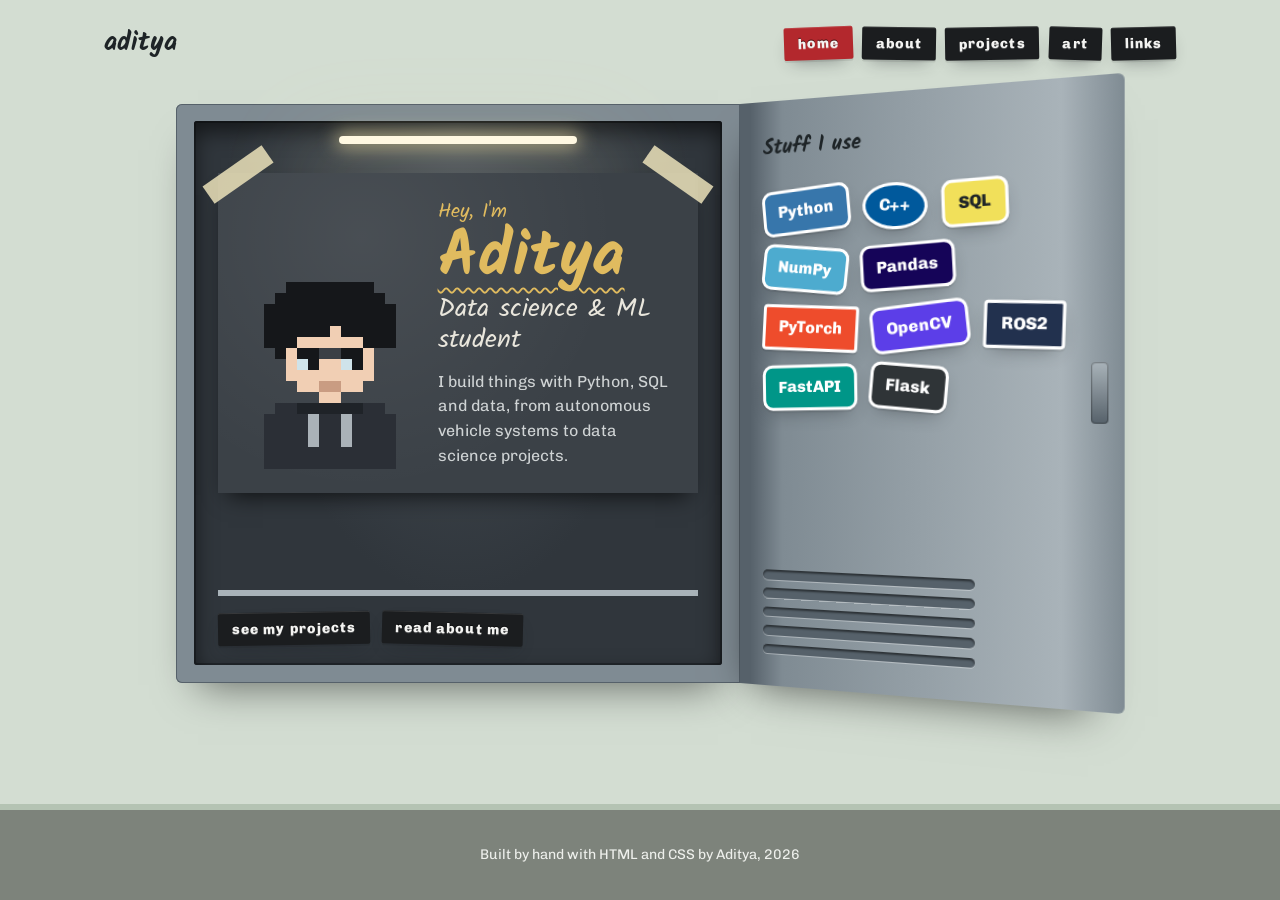
==== commit f322ef96: "necessary changes" ====
--- a/index.html
+++ b/index.html
@@ -2,156 +2,80 @@
 <html lang="en">
 <head>
   <meta charset="UTF-8">
-  <meta name="viewport" content="width=device-width, initial-scale=1.0">
-  <title>Aditya Naidu — Data Scientist &amp; ML Engineer</title>
-  <meta name="description" content="Portfolio of Aditya Naidu, an aspiring data scientist and machine learning engineer.">
-  <link rel="preconnect" href="https://fonts.googleapis.com">
-  <link rel="preconnect" href="https://fonts.gstatic.com" crossorigin>
-  <link href="https://fonts.googleapis.com/css2?family=IBM+Plex+Mono:wght@400;500;600&family=IBM+Plex+Sans:wght@400;500;600&display=swap" rel="stylesheet">
-  <link rel="stylesheet" href="css/style.css">
+  <meta name="viewport" content="width=device-width, initial-scale=1">
+  <title>Aditya | Data science & ML student</title>
+  <meta name="description" content="Aditya, a data science and machine learning student in India.">
+  <link rel="icon" href="data:image/svg+xml,<svg xmlns=%22http://www.w3.org/2000/svg%22 viewBox=%220 0 100 100%22><text y=%22.9em%22 font-size=%2290%22>🔒</text></svg>">
+  <link rel="stylesheet" href="css/base.css">
+  <link rel="stylesheet" href="css/layout.css">
+  <link rel="stylesheet" href="css/components.css">
 </head>
 <body>
 
-  <div id="container">
+  <!-- ===== NAV: same block on every page. Only aria-current changes. ===== -->
+  <header class="site-header">
+    <a class="site-logo" href="index.html">aditya</a>
+    <nav class="site-nav" aria-label="Main">
+      <ul>
+        <li><a class="dymo" style="--tilt:-2deg" href="index.html" aria-current="page">home</a></li>
+        <li><a class="dymo" style="--tilt:1deg" href="about.html">about</a></li>
+        <li><a class="dymo" style="--tilt:-1deg" href="projects.html">projects</a></li>
+        <li><a class="dymo" style="--tilt:2deg" href="art.html">art</a></li>
+        <li><a class="dymo" style="--tilt:-1.5deg" href="links.html">links</a></li>
+      </ul>
+    </nav>
+  </header>
 
-    <!-- ===================== HEADER ===================== -->
-    <header id="header">
-      <div class="header-inner">
-        <p class="brand"><a href="#top">Aditya Naidu</a></p>
-        <nav id="navbar" aria-label="Primary">
-          <ul>
-            <li><a href="#about">About</a></li>
-            <li><a href="#projects">Highlights</a></li>
-            <li><a href="#skills">Skills</a></li>
-            <li><a href="#contact">Contact</a></li>
-            <li><a href="https://www.linkedin.com/" target="_blank" rel="noopener">LinkedIn</a></li>
-          </ul>
-        </nav>
+  <main>
+    <section class="locker" aria-label="Introduction">
+
+      <!-- Inside of the locker -->
+      <div class="locker__body">
+        <div class="locker__inside">
+          <span class="locker__lamp" aria-hidden="true"></span>
+
+          <div class="poster">
+            <!-- Swap in your own avatar: assets/avatar.png -->
+            <img class="poster__avatar" src="assets/avatar.svg" alt="Pixel art portrait of Aditya with glasses and a hoodie" width="176" height="198">
+            <div>
+              <p class="poster__hello">Hey, I'm</p>
+              <h1 class="poster__name">Aditya</h1>
+              <p class="poster__role">Data science &amp; ML student</p>
+              <p class="poster__note">I build things with Python, SQL and data, from autonomous vehicle systems to data science projects.</p>
+            </div>
+          </div>
+
+          <div class="locker__shelf">
+            <a class="dymo" style="--tilt:-1deg" href="projects.html">see my projects</a>
+            <a class="dymo" style="--tilt:1.5deg" href="about.html">read about me</a>
+          </div>
+        </div>
       </div>
-    </header>
 
-    <!-- ===================== BODY: SIDEBAR + MAIN ===================== -->
-    <div id="flex">
+      <!-- Door: tech stack stickers. Add one <li> per tool. -->
+      <div class="locker__door">
+        <h2 class="locker__door-title">Stuff I use</h2>
+        <ul class="sticker-list">
+          <li class="sticker" style="--bg:#3776ab; --tilt:-5deg">Python</li>
+          <li class="sticker" style="--bg:#00599c; --tilt:4deg; --r:50%">C++</li>
+          <li class="sticker" style="--bg:#f1e05a; --fg:#1e2427; --tilt:-2deg">SQL</li>
+          <li class="sticker" style="--bg:#4dabcf; --tilt:6deg">NumPy</li>
+          <li class="sticker" style="--bg:#150458; --tilt:-3deg">Pandas</li>
+          <li class="sticker" style="--bg:#ee4c2c; --tilt:3deg; --r:4px">PyTorch</li>
+          <li class="sticker" style="--bg:#5c3ee8; --tilt:-6deg">OpenCV</li>
+          <li class="sticker" style="--bg:#22314e; --tilt:2deg; --r:4px">ROS2</li>
+          <li class="sticker" style="--bg:#009688; --tilt:-1deg">FastAPI</li>
+          <li class="sticker" style="--bg:#2f3437; --tilt:5deg">Flask</li>
+        </ul>
+        <div class="vents" aria-hidden="true"><span></span><span></span><span></span><span></span><span></span></div>
+        <span class="locker__handle" aria-hidden="true"></span>
+      </div>
 
-      <!-- SIDEBAR -->
-      <aside id="leftSidebar">
+    </section>
+  </main>
 
-        <div class="box">
-          <h2>Currently</h2>
-          <ul class="plain-list">
-            <li>Exploring local LLM integrations, like LM Studio</li>
-            <li>Refining data extraction methods</li>
-            <li>Open to entry-level ML / data roles</li>
-          </ul>
-        </div>
-
-        <h3>Core skills</h3>
-        <ul class="tag-list">
-          <li>Python</li>
-          <li>PyTorch</li>
-          <li>FastAPI</li>
-          <li>OpenCV</li>
-          <li>ONNX Runtime</li>
-          <li>Computer vision</li>
-          <li>Data pipelines</li>
-        </ul>
-
-        <h3>Connect</h3>
-        <ul class="plain-list">
-          <li><a href="mailto:adityanaidu1014@gmail.com">Email</a></li>
-          <li><a href="https://www.linkedin.com/" target="_blank" rel="noopener">LinkedIn</a></li>
-        </ul>
-
-      </aside>
-
-      <!-- MAIN CONTENT -->
-      <main id="top">
-
-        <section id="hero">
-          <p class="kicker">Aspiring data scientist &amp; machine learning engineer</p>
-          <h1>I turn messy data and models into things that actually run.</h1>
-          <p class="lede">
-            I'm an aspiring data scientist and machine learning engineer with entry-level
-            proficiency in applied machine learning and data systems. My goal is to help
-            innovative tech teams build scalable AI solutions and turn data into decisions,
-            using Python, PyTorch, and a data-driven approach to problem solving.
-          </p>
-        </section>
-
-        <section id="about" aria-labelledby="about-heading">
-          <h2 id="about-heading">About</h2>
-          <p>
-            I'm driven to apply what I've learned so far in my academic journey to
-            real problems — from training and optimizing models, to shipping the
-            pipelines that put them to use. I'm most interested in work that sits
-            between research and production: taking a model from a notebook to
-            something that runs reliably, in real time, in front of real users.
-          </p>
-          <p>
-            Outside of individual projects, I've led as a Team Captain, managing
-            complex software architectures and coordinating team workflows —
-            experience that shaped how I think about building things with other
-            people, not just on my own.
-          </p>
-        </section>
-
-        <section id="projects" aria-labelledby="projects-heading">
-          <h2 id="projects-heading">Highlights</h2>
-
-          <article class="project">
-            <h3>Real-time computer vision pipeline</h3>
-            <p>
-              Built and optimized a real-time computer vision pipeline using
-              TwinLiteNet, OpenCV, and ONNX Runtime GPU — focused on getting
-              a deep learning model running fast enough to be useful live,
-              not just accurate offline.
-            </p>
-            <p class="project-tags">TwinLiteNet · OpenCV · ONNX Runtime GPU</p>
-          </article>
-
-          <article class="project">
-            <h3>Palette</h3>
-            <p>
-              Designed and published Palette, a multi-agent Python framework
-              that streamlines LLM orchestration and model selection —
-              built to make it easier to route tasks to the right model
-              inside a larger agent workflow.
-            </p>
-            <p class="project-tags">Python · Multi-agent systems · LLM orchestration</p>
-          </article>
-        </section>
-
-        <section id="skills" aria-labelledby="skills-heading">
-          <h2 id="skills-heading">Skills &amp; strengths</h2>
-          <p>
-            Most comfortable working in Python, PyTorch, and FastAPI, applied to
-            machine learning, computer vision, and end-to-end data pipelines —
-            from raw data in, to a working model or service out.
-          </p>
-        </section>
-
-        <section id="contact" aria-labelledby="contact-heading">
-          <h2 id="contact-heading">Get in touch</h2>
-          <p>
-            If any of this sounds familiar, or you'd like to know more about my
-            background, I'd love to connect.
-          </p>
-          <p class="contact-links">
-            <a class="button" href="mailto:adityanaidu1014@gmail.com">Email me</a>
-            <a class="button button-outline" href="https://www.linkedin.com/" target="_blank" rel="noopener">Connect on LinkedIn</a>
-          </p>
-        </section>
-
-      </main>
-
-    </div>
-
-    <!-- ===================== FOOTER ===================== -->
-    <footer>
-      <p>&copy; 2026 Aditya Naidu. Built with plain HTML &amp; CSS.</p>
-    </footer>
-
-  </div>
-
+  <footer class="site-footer">
+    <p>Built by hand with HTML and CSS by Aditya, 2026</p>
+  </footer>
 </body>
-</html>+</html>
--- a/css/base.css
+++ b/css/base.css
@@ -0,0 +1,96 @@
+/* ==========================================================
+   base.css: colours, fonts, spacing, resets.
+   Re-theme the whole site by editing the variables below.
+   ========================================================== */
+@import url("https://fonts.googleapis.com/css2?family=Chivo:wght@400;600;800&family=Kalam:wght@400;700&display=swap");
+
+:root {
+  /* Hallway */
+  --wall: #d3ddd2;
+  --wall-trim: #b4c3b3;
+  --floor: #7d837b;
+
+  /* Locker steel */
+  --steel: #7f8b93;
+  --steel-light: #a9b3b9;
+  --steel-dark: #56616a;
+  --inside: #30363c;
+
+  /* Ink and paper */
+  --ink: #1e2427;
+  --ink-soft: #4a5358;
+  --gold: #e0bb5f;
+  --paper: #fbfaf5;
+  --paper-line: #c9dbe6;
+  --manila: #e8cf96;
+  --tape: rgba(236, 226, 186, 0.85);
+  --dymo: #1b1d1f;
+  --dymo-active: #b3282d;
+  --focus: #1f6feb;
+
+  /* Type */
+  --font-body: "Chivo", "Segoe UI", system-ui, sans-serif;
+  --font-hand: "Kalam", "Segoe Print", "Comic Sans MS", cursive;
+  --step--1: 0.875rem;
+  --step-0: 1rem;
+  --step-1: 1.25rem;
+  --step-2: 1.6rem;
+  --step-3: 2.2rem;
+  --step-4: clamp(2.6rem, 6vw, 4rem);
+
+  /* Space */
+  --space-xs: 0.5rem;
+  --space-s: 1rem;
+  --space-m: 1.5rem;
+  --space-l: 2.5rem;
+  --space-xl: 4rem;
+
+  --shadow-lift: 0 2px 0 rgba(0, 0, 0, 0.08), 0 8px 18px -8px rgba(30, 36, 39, 0.45);
+}
+
+*, *::before, *::after { box-sizing: border-box; }
+
+body {
+  margin: 0;
+  min-height: 100vh;
+  display: flex;
+  flex-direction: column;
+  font-family: var(--font-body);
+  font-size: var(--step-0);
+  line-height: 1.55;
+  color: var(--ink);
+  /* wall, chair rail, floor */
+  background: linear-gradient(
+    to bottom,
+    var(--wall) 0,
+    var(--wall) calc(100% - 6rem),
+    var(--wall-trim) calc(100% - 6rem),
+    var(--wall-trim) calc(100% - 5.6rem),
+    var(--floor) calc(100% - 5.6rem)
+  );
+}
+
+img { max-width: 100%; display: block; }
+a { color: inherit; }
+h1, h2, h3 { text-wrap: balance; }
+
+:focus-visible {
+  outline: 3px solid var(--focus);
+  outline-offset: 3px;
+}
+
+.visually-hidden {
+  position: absolute !important;
+  width: 1px;
+  height: 1px;
+  overflow: hidden;
+  clip: rect(0 0 0 0);
+  white-space: nowrap;
+}
+
+@media (prefers-reduced-motion: reduce) {
+  *, *::before, *::after {
+    animation: none !important;
+    transition: none !important;
+  }
+}
--- a/css/layout.css
+++ b/css/layout.css
@@ -0,0 +1,241 @@
+/* ==========================================================
+   layout.css: header, nav, page shell, footer, home locker.
+   ========================================================== */
+
+/* ---------- Header + nav ---------- */
+.site-header {
+  width: 100%;
+  max-width: 70rem;
+  margin: 0 auto;
+  padding: var(--space-m) var(--space-m) 0;
+  display: flex;
+  flex-wrap: wrap;
+  align-items: center;
+  justify-content: space-between;
+  gap: var(--space-s);
+}
+
+.site-logo {
+  font-family: var(--font-hand);
+  font-weight: 700;
+  font-size: var(--step-2);
+  text-decoration: none;
+}
+
+.site-nav ul {
+  list-style: none;
+  margin: 0;
+  padding: 0;
+  display: flex;
+  flex-wrap: wrap;
+  gap: 0.6rem;
+}
+
+/* Label-maker tape: used for nav, buttons and filters */
+.dymo {
+  display: inline-block;
+  font-family: var(--font-body);
+  font-weight: 800;
+  font-size: var(--step--1);
+  letter-spacing: 0.08em;
+  color: #f4f4f2;
+  background: var(--dymo);
+  padding: 0.35rem 0.85rem;
+  border-radius: 2px;
+  text-decoration: none;
+  text-shadow: 0 1px 0 rgba(255, 255, 255, 0.25), 0 -1px 0 rgba(0, 0, 0, 0.6);
+  box-shadow: inset 0 1px 0 rgba(255, 255, 255, 0.12), var(--shadow-lift);
+  transform: rotate(var(--tilt, 0deg));
+  cursor: pointer;
+}
+.dymo:hover { background: #33373b; }
+.dymo[aria-current="page"] { background: var(--dymo-active); }
+
+/* ---------- Page shell ---------- */
+main {
+  flex: 1;
+  width: 100%;
+  max-width: 70rem;
+  margin: 0 auto;
+  padding: var(--space-l) var(--space-m) var(--space-xl);
+}
+
+.page-title {
+  font-family: var(--font-hand);
+  font-size: var(--step-4);
+  line-height: 1.05;
+  margin: 0 0 var(--space-xs);
+}
+
+.page-intro {
+  max-width: 60ch;
+  font-size: var(--step-1);
+  color: var(--ink-soft);
+  margin: 0 0 var(--space-l);
+}
+
+.site-footer {
+  min-height: 5.6rem; /* matches the floor strip in base.css */
+  display: flex;
+  align-items: center;
+  justify-content: center;
+  padding: var(--space-s) var(--space-m);
+  font-size: var(--step--1);
+  color: #eef0ec;
+  text-align: center;
+}
+
+/* ---------- Home: the locker ---------- */
+.locker {
+  display: grid;
+  grid-template-columns: minmax(0, 1.55fr) minmax(0, 1fr);
+  max-width: 58rem;
+  margin: 0 auto;
+  perspective: 1400px;
+}
+
+.locker__body {
+  background: var(--steel);
+  padding: 1.1rem;
+  border-radius: 6px 0 0 6px;
+  box-shadow: inset 0 0 0 1px var(--steel-dark), 0 24px 40px -22px rgba(0, 0, 0, 0.55);
+}
+
+.locker__inside {
+  position: relative;
+  min-height: 34rem;
+  display: flex;
+  flex-direction: column;
+  gap: var(--space-m);
+  padding: 3.25rem 1.5rem 1.25rem;
+  border-radius: 3px;
+  background: radial-gradient(ellipse at 50% 0%, #4d555d 0%, var(--inside) 62%);
+  box-shadow: inset 0 10px 22px rgba(0, 0, 0, 0.6), inset 0 0 0 2px #22272c;
+}
+
+/* The one animated moment: the lamp flickers on */
+.locker__lamp {
+  position: absolute;
+  top: 0.9rem;
+  left: 50%;
+  translate: -50% 0;
+  width: 45%;
+  height: 0.55rem;
+  border-radius: 99px;
+  background: #fff8e1;
+  box-shadow: 0 0 18px 4px rgba(255, 236, 170, 0.55), 0 40px 90px 40px rgba(255, 236, 170, 0.1);
+  animation: lamp-on 1.3s ease-out 0.3s both;
+}
+@keyframes lamp-on {
+  0%   { opacity: 0.05; }
+  10%  { opacity: 1; }
+  18%  { opacity: 0.15; }
+  32%  { opacity: 1; }
+  40%  { opacity: 0.35; }
+  55%, 100% { opacity: 1; }
+}
+
+.poster {
+  position: relative;
+  display: grid;
+  grid-template-columns: auto 1fr;
+  align-items: end;
+  gap: 1.25rem;
+  padding: 1.5rem;
+  color: #e9e6dc;
+  background: #3b4147 radial-gradient(circle at 30% 20%, rgba(255, 255, 255, 0.07), transparent 60%);
+  box-shadow: 0 12px 22px -10px rgba(0, 0, 0, 0.75);
+}
+.poster::before,
+.poster::after {
+  content: "";
+  position: absolute;
+  top: -0.55rem;
+  width: 4.5rem;
+  height: 1.3rem;
+  background: var(--tape);
+}
+.poster::before { left: -1rem; rotate: -35deg; }
+.poster::after  { right: -1rem; rotate: 35deg; }
+
+.poster__avatar {
+  width: clamp(7rem, 18vw, 11rem);
+  image-rendering: pixelated;
+}
+
+.poster__hello,
+.poster__name,
+.poster__role { font-family: var(--font-hand); margin: 0; }
+
+.poster__hello { font-size: var(--step-1); color: var(--gold); }
+.poster__name {
+  font-size: var(--step-4);
+  line-height: 0.95;
+  color: var(--gold);
+  text-decoration: underline wavy var(--gold);
+  text-decoration-thickness: 2px;
+  text-underline-offset: 0.18em;
+}
+.poster__role { font-size: var(--step-2); line-height: 1.2; margin: 0.4rem 0 0.8rem; }
+.poster__note { margin: 0; max-width: 34ch; color: #cfd3d4; }
+
+.locker__shelf {
+  margin-top: auto;
+  padding-top: 1rem;
+  border-top: 6px solid var(--steel-light);
+  display: flex;
+  flex-wrap: wrap;
+  gap: 0.75rem;
+}
+
+.locker__door {
+  position: relative;
+  display: flex;
+  flex-direction: column;
+  gap: var(--space-m);
+  padding: 2rem 2.75rem 2rem 1.5rem;
+  border-radius: 0 6px 6px 0;
+  background: linear-gradient(90deg, var(--steel-dark) 0 3%, var(--steel) 12%, var(--steel-light) 85%, var(--steel) 100%);
+  box-shadow: -10px 22px 40px -22px rgba(0, 0, 0, 0.6);
+  transform-origin: left center;
+  transform: rotateY(-22deg);
+}
+
+.locker__door-title {
+  font-family: var(--font-hand);
+  font-size: var(--step-1);
+  margin: 0;
+}
+
+.locker__handle {
+  position: absolute;
+  right: 0.9rem;
+  top: 45%;
+  width: 0.9rem;
+  height: 3.5rem;
+  border-radius: 4px;
+  background: linear-gradient(var(--steel-light), var(--steel-dark));
+  box-shadow: inset 0 0 0 1px rgba(0, 0, 0, 0.3);
+}
+
+.vents {
+  display: grid;
+  gap: 0.55rem;
+  margin-top: auto;
+  width: 70%;
+}
+.vents span {
+  height: 0.6rem;
+  border-radius: 99px;
+  background: var(--steel-dark);
+  box-shadow: inset 0 2px 2px rgba(0, 0, 0, 0.5), 0 1px 0 rgba(255, 255, 255, 0.35);
+}
+
+@media (max-width: 720px) {
+  .locker { grid-template-columns: 1fr; }
+  .locker__body { border-radius: 6px 6px 0 0; }
+  .locker__inside { min-height: 0; }
+  .poster { grid-template-columns: 1fr; }
+  .locker__door { transform: none; border-radius: 0 0 6px 6px; }
+  .vents { display: none; }
+}
--- a/css/components.css
+++ b/css/components.css
@@ -0,0 +1,301 @@
+/* ==========================================================
+   components.css: reusable blocks.
+   sticker, tags, note, sticky, project-card, filter,
+   corkboard + art-tile, link board.
+   ========================================================== */
+
+/* ---------- Sticker ----------
+   <li class="sticker" style="--bg:#3776ab; --tilt:-4deg">Python</li>
+   Optional: --fg (text colour), --r (corner radius)            */
+.sticker-list {
+  list-style: none;
+  margin: 0;
+  padding: 0;
+  display: flex;
+  flex-wrap: wrap;
+  gap: 0.8rem;
+  align-content: flex-start;
+}
+
+.sticker {
+  display: inline-block;
+  font-family: var(--font-body);
+  font-weight: 800;
+  color: var(--fg, #fff);
+  background: var(--bg, #333);
+  padding: 0.45rem 0.8rem;
+  border: 3px solid #fff;
+  border-radius: var(--r, 10px);
+  box-shadow: var(--shadow-lift);
+  transform: rotate(var(--tilt, 0deg));
+  text-decoration: none;
+  transition: transform 0.15s ease;
+}
+a.sticker:hover { transform: rotate(0deg) scale(1.04); }
+
+/* ---------- Tags (small tech labels) ---------- */
+.tags {
+  list-style: none;
+  margin: 0;
+  padding: 0;
+  display: flex;
+  flex-wrap: wrap;
+  gap: 0.4rem;
+}
+.tags li {
+  font-size: var(--step--1);
+  font-weight: 600;
+  background: rgba(255, 255, 255, 0.65);
+  padding: 0.1rem 0.5rem;
+  border-radius: 3px;
+}
+
+/* ---------- Note: lined notebook paper ---------- */
+.note {
+  position: relative;
+  padding: 1.75rem 1.75rem 1.75rem 3.25rem;
+  line-height: 1.75rem;
+  background-color: var(--paper);
+  background-image: linear-gradient(transparent calc(1.75rem - 1px), var(--paper-line) 0);
+  background-size: 100% 1.75rem;
+  background-position: 0 1.75rem;
+  box-shadow: var(--shadow-lift);
+}
+.note::before { /* red margin line */
+  content: "";
+  position: absolute;
+  top: 0;
+  bottom: 0;
+  left: 2.1rem;
+  width: 2px;
+  background: #e8a0a0;
+}
+.note > * { margin: 0 0 1.75rem; max-width: 62ch; }
+.note > :last-child { margin-bottom: 0; }
+.note h2 {
+  font-family: var(--font-hand);
+  font-size: var(--step-2);
+  line-height: 1.75rem;
+}
+
+/* Add .taped to anything to stick a strip of tape on top */
+.taped { position: relative; }
+.taped::after {
+  content: "";
+  position: absolute;
+  top: -0.7rem;
+  left: 50%;
+  translate: -50% 0;
+  rotate: -3deg;
+  width: 6.5rem;
+  height: 1.4rem;
+  background: var(--tape);
+}
+
+/* ---------- Sticky note ----------
+   <div class="sticky" style="--bg:#bfe3ff; --tilt:2deg">...</div> */
+.sticky-wall {
+  display: grid;
+  gap: var(--space-l);
+}
+.sticky {
+  padding: 1.25rem 1.4rem;
+  font-family: var(--font-hand);
+  font-size: var(--step-1);
+  line-height: 1.4;
+  background: var(--bg, #fff2a8);
+  box-shadow: var(--shadow-lift);
+  transform: rotate(var(--tilt, 0deg));
+}
+.sticky h2 {
+  font-size: var(--step-2);
+  margin: 0 0 0.5rem;
+}
+.sticky ul { margin: 0; padding-left: 1.1rem; }
+.sticky li + li { margin-top: 0.4rem; }
+
+.about-layout {
+  display: grid;
+  grid-template-columns: minmax(0, 3fr) minmax(0, 2fr);
+  gap: var(--space-l);
+  align-items: start;
+}
+@media (max-width: 800px) {
+  .about-layout { grid-template-columns: 1fr; }
+}
+
+/* ---------- Project filter (pure CSS, radio buttons) ----------
+   To add a category: add an <input>, a <label>, and one line in
+   each of the three rule groups below.                          */
+.filter-input {
+  position: absolute;
+  opacity: 0;
+  pointer-events: none;
+}
+.filter {
+  display: flex;
+  flex-wrap: wrap;
+  gap: 0.6rem;
+  margin: 0 0 var(--space-l);
+}
+
+/* 1. highlight the chosen label */
+#f-all:checked    ~ .filter [for="f-all"],
+#f-data:checked   ~ .filter [for="f-data"],
+#f-vision:checked ~ .filter [for="f-vision"],
+#f-games:checked  ~ .filter [for="f-games"] { background: var(--dymo-active); }
+
+/* 2. keyboard focus ring on the label */
+#f-all:focus-visible    ~ .filter [for="f-all"],
+#f-data:focus-visible   ~ .filter [for="f-data"],
+#f-vision:focus-visible ~ .filter [for="f-vision"],
+#f-games:focus-visible  ~ .filter [for="f-games"] {
+  outline: 3px solid var(--focus);
+  outline-offset: 3px;
+}
+
+/* 3. hide cards that don't match */
+#f-data:checked   ~ .project-grid .project-card:not([data-category~="data"]),
+#f-vision:checked ~ .project-grid .project-card:not([data-category~="vision"]),
+#f-games:checked  ~ .project-grid .project-card:not([data-category~="games"]) { display: none; }
+
+/* ---------- Project card: manila folder ---------- */
+.project-grid {
+  display: grid;
+  grid-template-columns: repeat(auto-fill, minmax(17rem, 1fr));
+  gap: var(--space-l) var(--space-m);
+}
+
+.project-card {
+  position: relative;
+  display: flex;
+  flex-direction: column;
+  gap: 0.75rem;
+  margin-top: 1.6rem;
+  padding: 1rem 1.1rem 1.2rem;
+  background: var(--manila);
+  border-radius: 0 6px 6px 6px;
+  box-shadow: var(--shadow-lift);
+}
+.project-card__tab {
+  position: absolute;
+  bottom: 100%;
+  left: 0;
+  padding: 0.15rem 1rem 0;
+  font-family: var(--font-hand);
+  font-size: var(--step--1);
+  background: var(--manila);
+  border-radius: 6px 6px 0 0;
+}
+.project-card img {
+  width: 100%;
+  aspect-ratio: 16 / 10;
+  object-fit: cover;
+  border: 6px solid #fff;
+  box-shadow: 0 2px 6px rgba(0, 0, 0, 0.2);
+}
+.project-card h3 {
+  font-family: var(--font-hand);
+  font-size: var(--step-2);
+  line-height: 1.15;
+  margin: 0;
+}
+.project-card p { margin: 0; }
+.project-card__links {
+  margin-top: auto;
+  display: flex;
+  flex-wrap: wrap;
+  gap: 1rem;
+  font-weight: 600;
+}
+
+/* A folder that's still empty */
+.project-card--empty {
+  align-self: start;
+  background: transparent;
+  border: 2px dashed var(--ink-soft);
+  box-shadow: none;
+}
+.project-card--empty .project-card__tab {
+  background: transparent;
+  border: 2px dashed var(--ink-soft);
+  border-bottom: 0;
+  bottom: calc(100% + 2px);
+  left: -2px;
+}
+
+/* ---------- Corkboard + art tile (polaroid) ---------- */
+.corkboard {
+  display: grid;
+  grid-template-columns: repeat(auto-fill, minmax(13rem, 1fr));
+  gap: var(--space-l);
+  padding: var(--space-l);
+  background-color: #b88a5a;
+  background-image:
+    radial-gradient(rgba(0, 0, 0, 0.14) 1px, transparent 1.6px),
+    radial-gradient(rgba(255, 255, 255, 0.1) 1px, transparent 1.6px);
+  background-size: 7px 7px, 11px 11px;
+  background-position: 0 0, 3px 5px;
+  border: 14px solid #8b6a47;
+  box-shadow: inset 0 0 22px rgba(0, 0, 0, 0.35), var(--shadow-lift);
+}
+
+.art-tile {
+  position: relative;
+  margin: 0;
+  padding: 0.7rem 0.7rem 0;
+  background: #fff;
+  box-shadow: var(--shadow-lift);
+  transform: rotate(var(--tilt, 0deg));
+}
+.art-tile:nth-child(3n + 1) { --tilt: -2deg; }
+.art-tile:nth-child(3n + 2) { --tilt: 1.5deg; }
+.art-tile:nth-child(3n)     { --tilt: -0.6deg; }
+
+.art-tile::before { /* push pin */
+  content: "";
+  position: absolute;
+  top: -0.5rem;
+  left: 50%;
+  translate: -50% 0;
+  width: 1rem;
+  height: 1rem;
+  border-radius: 50%;
+  background: radial-gradient(circle at 35% 35%, #ff8a80, #c62828);
+  box-shadow: 0 2px 3px rgba(0, 0, 0, 0.4);
+}
+.art-tile img {
+  width: 100%;
+  aspect-ratio: 1;
+  object-fit: cover;
+}
+.art-tile img.is-pixel { image-rendering: pixelated; }
+.art-tile figcaption {
+  padding: 0.5rem 0 0.7rem;
+  font-family: var(--font-hand);
+  font-size: var(--step-1);
+  text-align: center;
+}
+
+/* ---------- Links page ---------- */
+.link-board {
+  list-style: none;
+  margin: 0;
+  padding: var(--space-s) 0;
+  display: flex;
+  flex-wrap: wrap;
+  gap: var(--space-l) var(--space-m);
+}
+.sticker--big {
+  display: flex;
+  flex-direction: column;
+  min-width: 12rem;
+  padding: 1rem 1.4rem;
+  font-size: var(--step-2);
+  line-height: 1.2;
+}
+.sticker__sub {
+  font-size: var(--step--1);
+  font-weight: 400;
+  opacity: 0.85;
+}
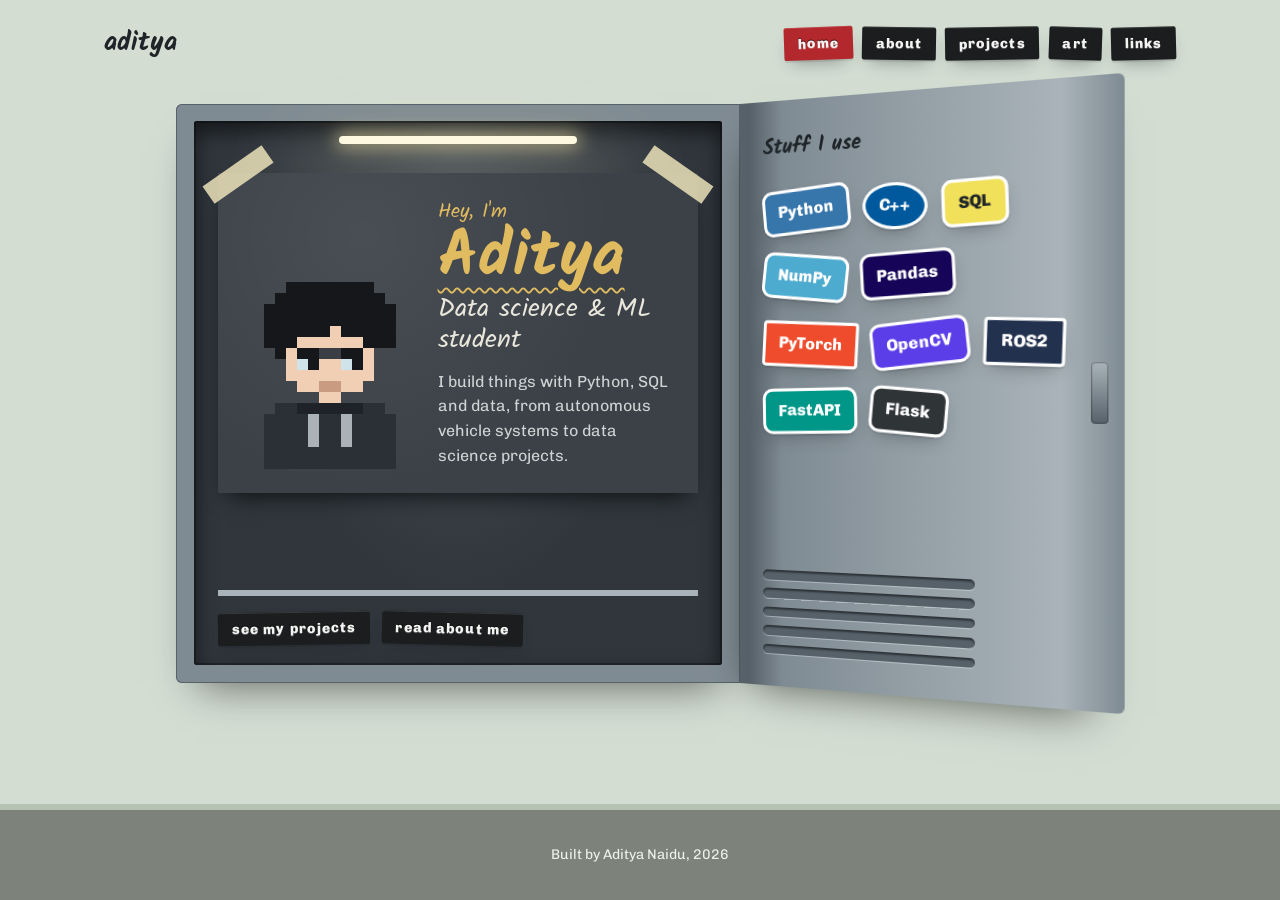
==== commit c5430991: "changes the stickers" ====
--- a/index.html
+++ b/index.html
@@ -56,16 +56,17 @@
       <div class="locker__door">
         <h2 class="locker__door-title">Stuff I use</h2>
         <ul class="sticker-list">
-          <li class="sticker" style="--bg:#3776ab; --tilt:-5deg">Python</li>
-          <li class="sticker" style="--bg:#00599c; --tilt:4deg; --r:50%">C++</li>
-          <li class="sticker" style="--bg:#f1e05a; --fg:#1e2427; --tilt:-2deg">SQL</li>
-          <li class="sticker" style="--bg:#4dabcf; --tilt:6deg">NumPy</li>
-          <li class="sticker" style="--bg:#150458; --tilt:-3deg">Pandas</li>
-          <li class="sticker" style="--bg:#ee4c2c; --tilt:3deg; --r:4px">PyTorch</li>
-          <li class="sticker" style="--bg:#5c3ee8; --tilt:-6deg">OpenCV</li>
-          <li class="sticker" style="--bg:#22314e; --tilt:2deg; --r:4px">ROS2</li>
-          <li class="sticker" style="--bg:#009688; --tilt:-1deg">FastAPI</li>
-          <li class="sticker" style="--bg:#2f3437; --tilt:5deg">Flask</li>
+          <!-- One sticker per tool: <li><a class="sticker" style="--bg:#hex; --tilt:-3deg" href="https://..." target="_blank" rel="noopener">Name</a></li> -->
+          <li><a class="sticker" style="--bg:#3776ab; --tilt:-5deg" href="https://www.python.org" target="_blank" rel="noopener">Python</a></li>
+          <li><a class="sticker" style="--bg:#00599c; --tilt:4deg; --r:50%" href="https://isocpp.org" target="_blank" rel="noopener">C++</a></li>
+          <li><a class="sticker" style="--bg:#f1e05a; --fg:#1e2427; --tilt:-2deg" href="https://en.wikipedia.org/wiki/SQL" target="_blank" rel="noopener">SQL</a></li>
+          <li><a class="sticker" style="--bg:#4dabcf; --tilt:6deg" href="https://numpy.org" target="_blank" rel="noopener">NumPy</a></li>
+          <li><a class="sticker" style="--bg:#150458; --tilt:-3deg" href="https://pandas.pydata.org" target="_blank" rel="noopener">Pandas</a></li>
+          <li><a class="sticker" style="--bg:#ee4c2c; --tilt:3deg; --r:4px" href="https://pytorch.org" target="_blank" rel="noopener">PyTorch</a></li>
+          <li><a class="sticker" style="--bg:#5c3ee8; --tilt:-6deg" href="https://opencv.org" target="_blank" rel="noopener">OpenCV</a></li>
+          <li><a class="sticker" style="--bg:#22314e; --tilt:2deg; --r:4px" href="https://docs.ros.org" target="_blank" rel="noopener">ROS2</a></li>
+          <li><a class="sticker" style="--bg:#009688; --tilt:-1deg" href="https://fastapi.tiangolo.com" target="_blank" rel="noopener">FastAPI</a></li>
+          <li><a class="sticker" style="--bg:#2f3437; --tilt:5deg" href="https://flask.palletsprojects.com" target="_blank" rel="noopener">Flask</a></li>
         </ul>
         <div class="vents" aria-hidden="true"><span></span><span></span><span></span><span></span><span></span></div>
         <span class="locker__handle" aria-hidden="true"></span>
@@ -75,7 +76,7 @@
   </main>
 
   <footer class="site-footer">
-    <p>Built by hand with HTML and CSS by Aditya, 2026</p>
+    <p>Built by Aditya Naidu, 2026</p>
   </footer>
 </body>
-</html>
+</html>
--- a/css/components.css
+++ b/css/components.css
@@ -29,9 +29,44 @@
   box-shadow: var(--shadow-lift);
   transform: rotate(var(--tilt, 0deg));
   text-decoration: none;
-  transition: transform 0.15s ease;
-}
-a.sticker:hover { transform: rotate(0deg) scale(1.04); }
+}
+
+/* Clickable stickers: peel up, wiggle, shine */
+a.sticker {
+  position: relative;
+  overflow: hidden;
+  transition: box-shadow 0.2s ease;
+}
+a.sticker::after { /* glossy shine that sweeps across on hover */
+  content: "";
+  position: absolute;
+  inset: 0;
+  background: linear-gradient(115deg, transparent 30%, rgba(255, 255, 255, 0.55) 50%, transparent 70%);
+  translate: -120% 0;
+  pointer-events: none;
+}
+a.sticker:hover,
+a.sticker:focus-visible {
+  animation: sticker-peel 0.45s ease-out forwards;
+  box-shadow: 0 2px 0 rgba(0, 0, 0, 0.08), 0 16px 22px -8px rgba(30, 36, 39, 0.55);
+}
+a.sticker:hover::after,
+a.sticker:focus-visible::after {
+  translate: 120% 0;
+  transition: translate 0.6s ease;
+}
+a.sticker:active { /* pressed back onto the door when clicked */
+  animation: none;
+  transform: translateY(1px) rotate(0deg) scale(0.96);
+  box-shadow: var(--shadow-lift);
+}
+
+@keyframes sticker-peel {
+  0%   { transform: translateY(0) rotate(var(--tilt, 0deg)) scale(1); }
+  35%  { transform: translateY(-5px) rotate(calc(var(--tilt, 0deg) - 6deg)) scale(1.08); }
+  65%  { transform: translateY(-5px) rotate(4deg) scale(1.08); }
+  100% { transform: translateY(-5px) rotate(0deg) scale(1.08); }
+}
 
 /* ---------- Tags (small tech labels) ---------- */
 .tags {
@@ -298,4 +333,4 @@
   font-size: var(--step--1);
   font-weight: 400;
   opacity: 0.85;
-}
+}
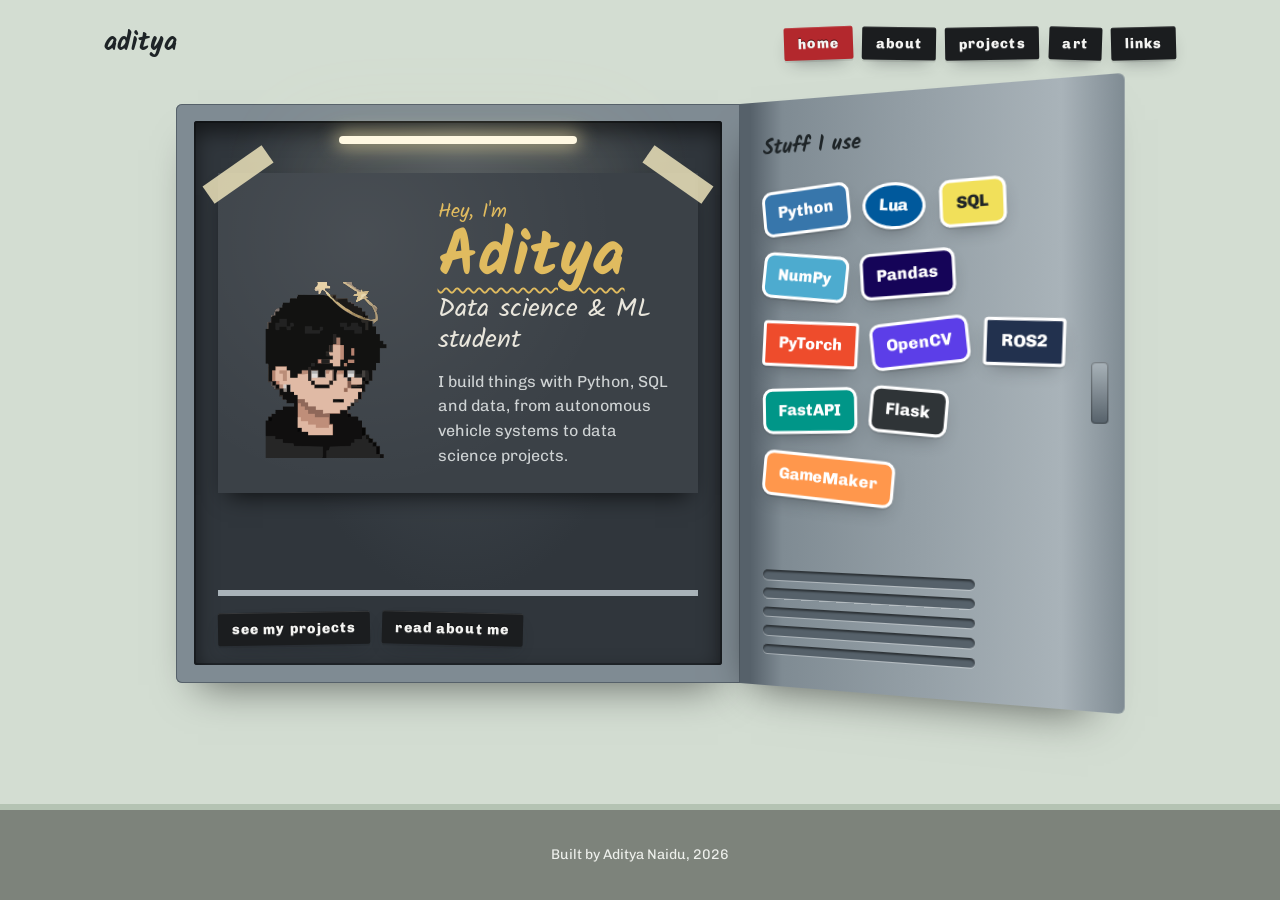
==== commit 45b31188: "some major changes" ====
--- a/index.html
+++ b/index.html
@@ -5,7 +5,7 @@
   <meta name="viewport" content="width=device-width, initial-scale=1">
   <title>Aditya | Data science & ML student</title>
   <meta name="description" content="Aditya, a data science and machine learning student in India.">
-  <link rel="icon" href="data:image/svg+xml,<svg xmlns=%22http://www.w3.org/2000/svg%22 viewBox=%220 0 100 100%22><text y=%22.9em%22 font-size=%2290%22>🔒</text></svg>">
+  <link rel="icon" href="assets/avatar.svg">
   <link rel="stylesheet" href="css/base.css">
   <link rel="stylesheet" href="css/layout.css">
   <link rel="stylesheet" href="css/components.css">
@@ -58,7 +58,7 @@
         <ul class="sticker-list">
           <!-- One sticker per tool: <li><a class="sticker" style="--bg:#hex; --tilt:-3deg" href="https://..." target="_blank" rel="noopener">Name</a></li> -->
           <li><a class="sticker" style="--bg:#3776ab; --tilt:-5deg" href="https://www.python.org" target="_blank" rel="noopener">Python</a></li>
-          <li><a class="sticker" style="--bg:#00599c; --tilt:4deg; --r:50%" href="https://isocpp.org" target="_blank" rel="noopener">C++</a></li>
+          <li><a class="sticker" style="--bg:#00599c; --tilt:4deg; --r:50%" href="https://www.lua.org/" target="_blank" rel="noopener">Lua</a></li>
           <li><a class="sticker" style="--bg:#f1e05a; --fg:#1e2427; --tilt:-2deg" href="https://en.wikipedia.org/wiki/SQL" target="_blank" rel="noopener">SQL</a></li>
           <li><a class="sticker" style="--bg:#4dabcf; --tilt:6deg" href="https://numpy.org" target="_blank" rel="noopener">NumPy</a></li>
           <li><a class="sticker" style="--bg:#150458; --tilt:-3deg" href="https://pandas.pydata.org" target="_blank" rel="noopener">Pandas</a></li>
@@ -67,6 +67,7 @@
           <li><a class="sticker" style="--bg:#22314e; --tilt:2deg; --r:4px" href="https://docs.ros.org" target="_blank" rel="noopener">ROS2</a></li>
           <li><a class="sticker" style="--bg:#009688; --tilt:-1deg" href="https://fastapi.tiangolo.com" target="_blank" rel="noopener">FastAPI</a></li>
           <li><a class="sticker" style="--bg:#2f3437; --tilt:5deg" href="https://flask.palletsprojects.com" target="_blank" rel="noopener">Flask</a></li>
+          <li><a class="sticker" style="--bg:#ff974c; --tilt:5deg" href="https://gamemaker.io/en" target="_blank" rel="noopener">GameMaker</a></li>
         </ul>
         <div class="vents" aria-hidden="true"><span></span><span></span><span></span><span></span><span></span></div>
         <span class="locker__handle" aria-hidden="true"></span>
